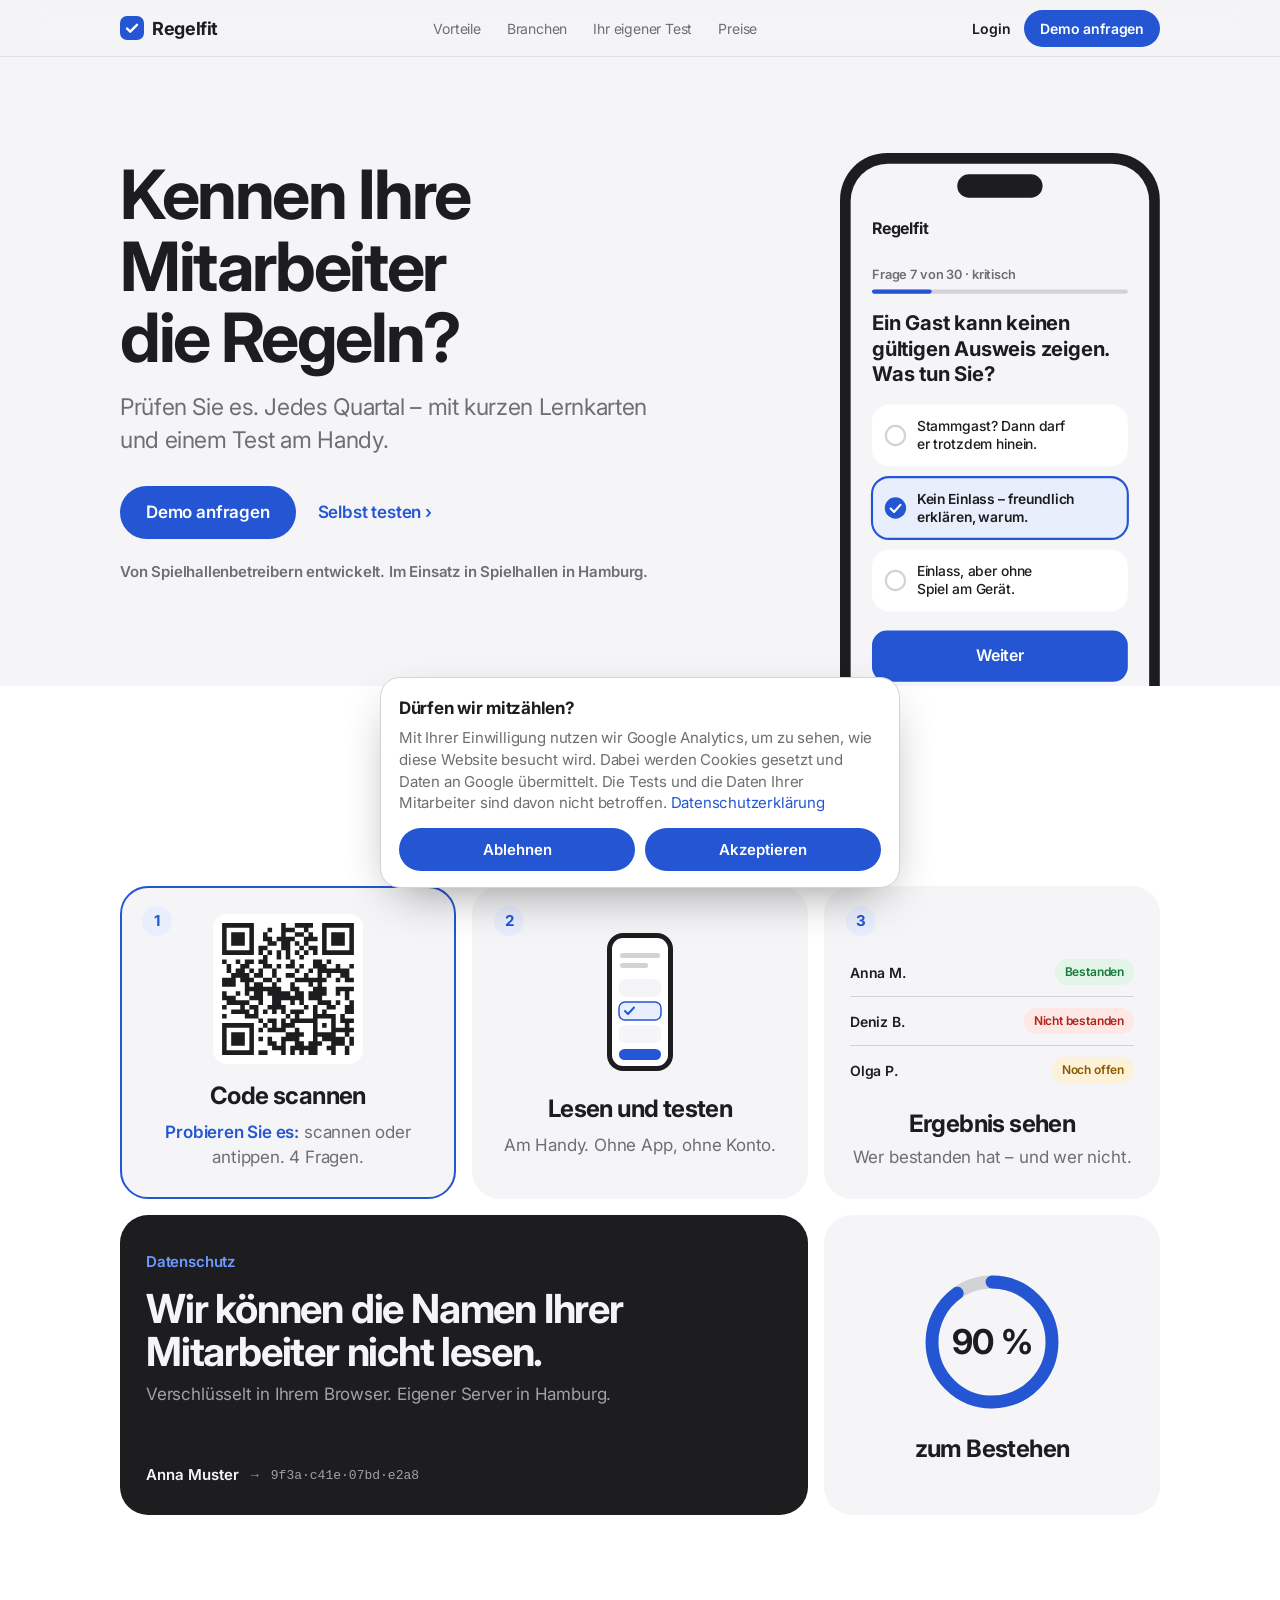
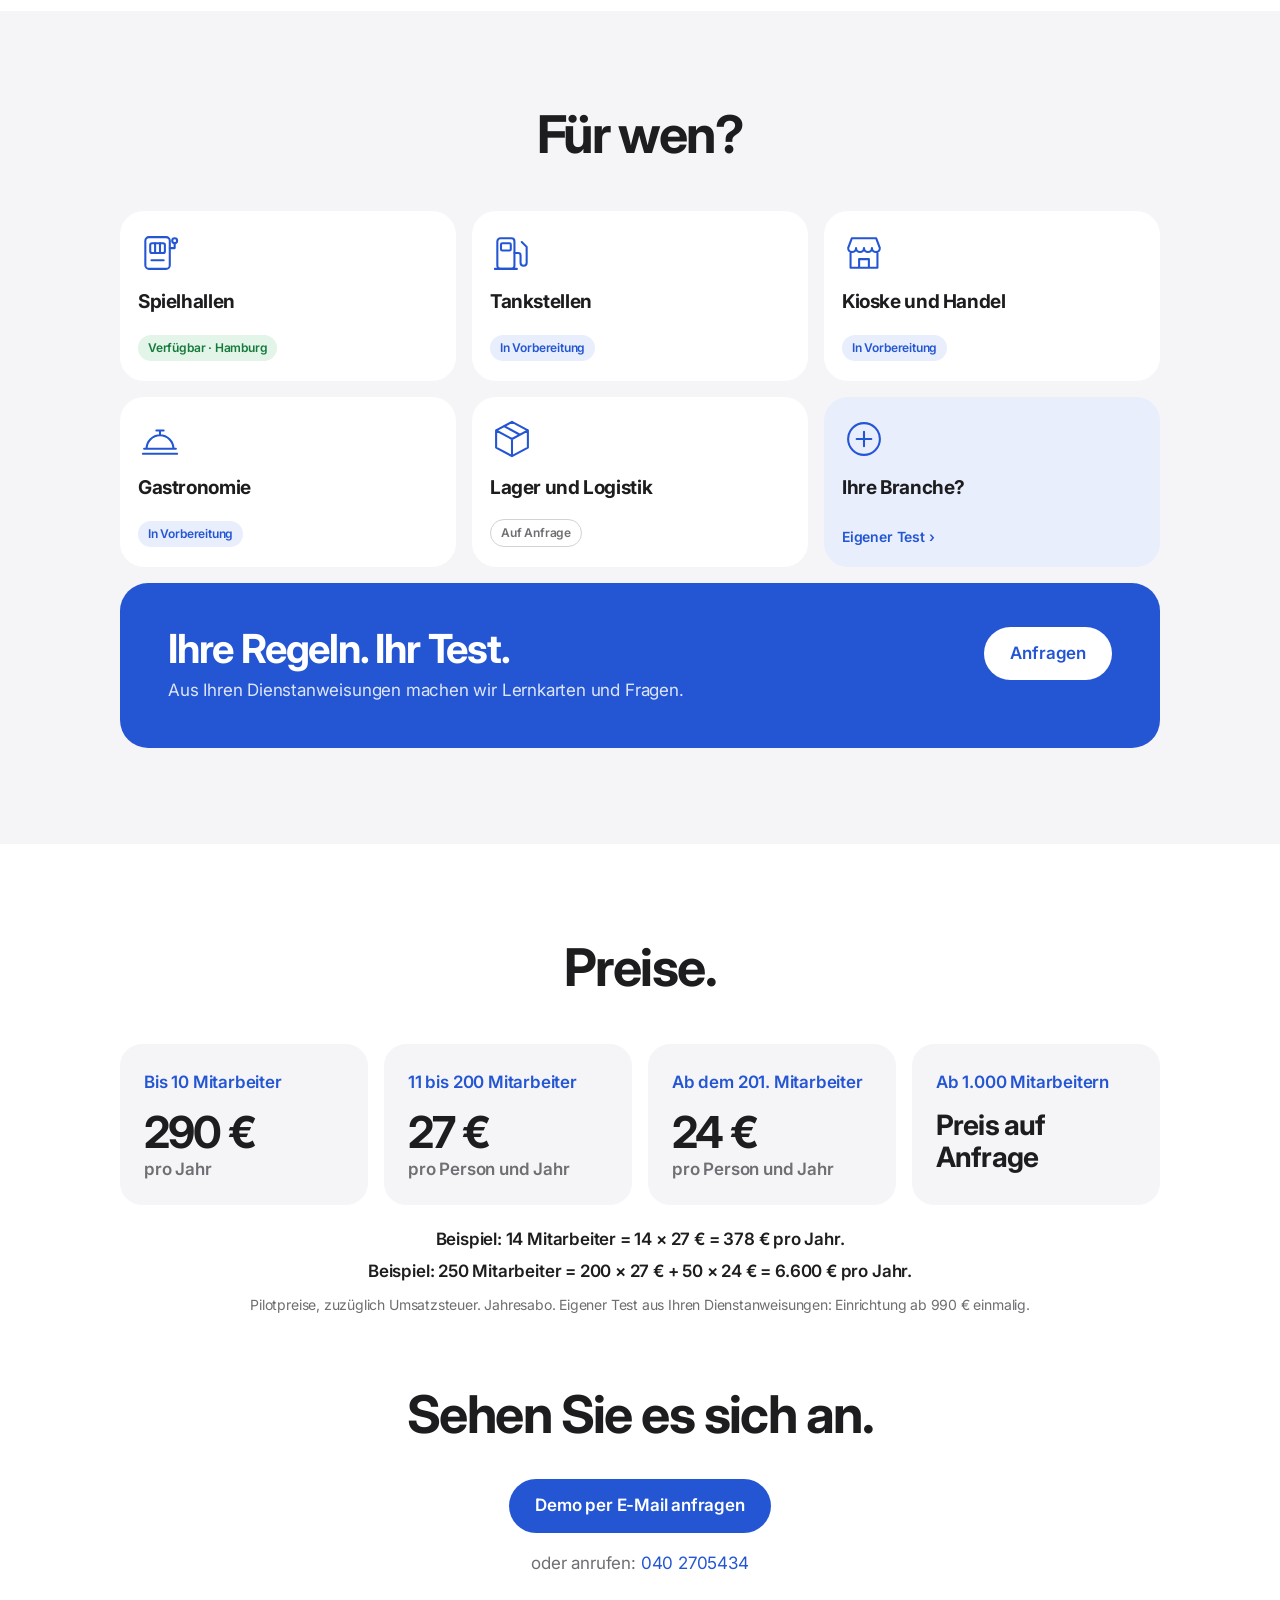
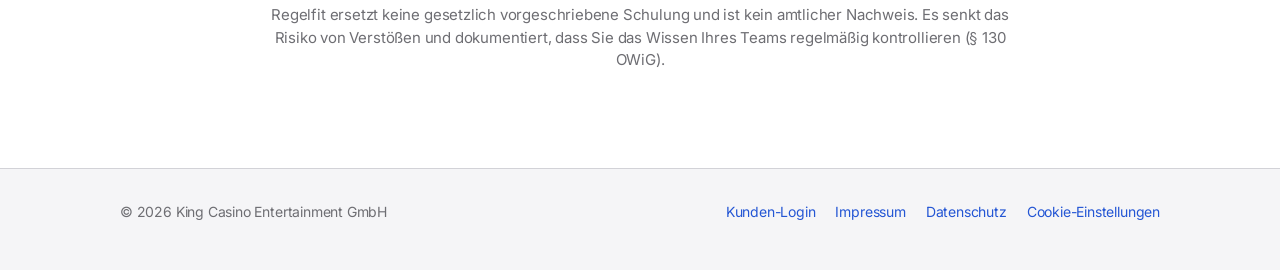
==== index.html @ e0018c45 "Add customer login link to header and footer; fix overflow on 320px screens Co-Authored-By: Claude F" ====
<!doctype html>
<html lang="de">
<head>
<meta charset="utf-8">
<meta name="viewport" content="width=device-width, initial-scale=1">
<title>Regelfit – Lesen, testen, jedes Quartal wiederholen</title>
<meta name="description" content="Regelfit macht aus Gesetz und Dienstanweisung kurze Lernkarten und einen Test fürs Handy. Jedes Quartal neu. Sie sehen, wer bestanden hat.">
<meta name="theme-color" content="#f5f5f7" media="(prefers-color-scheme: light)">
<meta name="theme-color" content="#000000" media="(prefers-color-scheme: dark)">
<link rel="icon" href="assets/favicon.svg" type="image/svg+xml">
<link rel="preload" href="assets/fonts/inter-latin-opsz-normal.woff2" as="font" type="font/woff2" crossorigin>
<link rel="stylesheet" href="assets/style.css">
</head>
<body>

<header class="top">
  <div class="wrap">
    <a class="brand" href="#top" aria-label="Regelfit – Startseite">
      <svg viewBox="0 0 24 24" aria-hidden="true"><rect class="f-accent" width="24" height="24" rx="7"/><path class="f-none s-on" d="M7 12.5l3.2 3.2L17 8.8" stroke-width="2.4" stroke-linecap="round" stroke-linejoin="round"/></svg>
      Regelfit
    </a>
    <nav class="nav" aria-label="Abschnitte">
      <a href="#vorteile">Vorteile</a>
      <a href="#branchen">Branchen</a>
      <a href="#eigener-test">Ihr eigener Test</a>
      <a href="#preise">Preise</a>
    </nav>
    <div class="top-actions">
      <a class="login" href="https://app.regelfit.de:8443/login">Login</a>
      <a class="btn small" href="#kontakt">Demo anfragen</a>
    </div>
  </div>
</header>

<main id="top">

<!-- 1. Hero -->
<section class="hero mid">
  <div class="wrap">
    <div class="copy">
      <h1>Kennen Ihre Mitarbeiter die Regeln?</h1>
      <p class="lead">Prüfen Sie es. Jedes Quartal – mit kurzen Lernkarten und einem Test am Handy.</p>
      <div class="cta"><a class="btn" href="#kontakt">Demo anfragen</a><a class="btn ghost" href="probe.html">Selbst testen ›</a></div>
      <p class="trust">Von Spielhallenbetreibern entwickelt. Im Einsatz in Spielhallen in Hamburg.</p>
    </div>
    <div class="phone">
      <svg viewBox="0 0 300 500" role="img" aria-label="Beispiel: eine Testfrage auf dem Handy">
        <rect class="f-text" x="0" y="0" width="300" height="560" rx="44"/>
        <rect class="f-bg" x="10" y="10" width="280" height="540" rx="35"/>
        <rect class="f-text" x="110" y="20" width="80" height="22" rx="11"/>
        <text class="f-text" x="30" y="76" font-size="15" font-weight="700">Regelfit</text>
        <text class="f-muted" x="30" y="118" font-size="12" font-weight="600">Frage 7 von 30 · kritisch</text>
        <rect class="f-line" x="30" y="128" width="240" height="4" rx="2"/>
        <rect class="f-accent" x="30" y="128" width="56" height="4" rx="2"/>
        <text class="f-text" font-size="19" font-weight="700" letter-spacing="-0.4">
          <tspan x="30" y="166">Ein Gast kann keinen</tspan>
          <tspan x="30" y="190">gültigen Ausweis zeigen.</tspan>
          <tspan x="30" y="214">Was tun Sie?</tspan>
        </text>
        <rect class="f-card" x="30" y="236" width="240" height="58" rx="16"/>
        <circle class="f-none s-line" cx="52" cy="265" r="9" stroke-width="2"/>
        <text class="f-text" font-size="13" font-weight="500"><tspan x="72" y="261">Stammgast? Dann darf</tspan><tspan x="72" y="278">er trotzdem hinein.</tspan></text>
        <rect class="f-soft s-accent" x="30" y="304" width="240" height="58" rx="16" stroke-width="2"/>
        <circle class="f-accent" cx="52" cy="333" r="10"/>
        <path class="f-none s-on" d="M47.5 333.5l3.2 3.2 6-6.6" stroke-width="2" stroke-linecap="round" stroke-linejoin="round"/>
        <text class="f-text" font-size="13" font-weight="600"><tspan x="72" y="329">Kein Einlass – freundlich</tspan><tspan x="72" y="346">erklären, warum.</tspan></text>
        <rect class="f-card" x="30" y="372" width="240" height="58" rx="16"/>
        <circle class="f-none s-line" cx="52" cy="401" r="9" stroke-width="2"/>
        <text class="f-text" font-size="13" font-weight="500"><tspan x="72" y="397">Einlass, aber ohne</tspan><tspan x="72" y="414">Spiel am Gerät.</tspan></text>
        <rect class="f-accent" x="30" y="448" width="240" height="48" rx="14"/>
        <text class="f-on" x="150" y="477" font-size="15" font-weight="600" text-anchor="middle">Weiter</text>
      </svg>
    </div>
  </div>
</section>

<!-- 2. How it works (three pictures) + two facts -->
<section id="vorteile" class="band">
  <div class="wrap">
    <div class="head center"><h2>So einfach.</h2></div>
    <div class="bento">
      <a class="tile s2 ctr try" href="probe.html">
        <span class="num">1</span>
        <svg class="pic qr" viewBox="-2 -2 33 33" role="img" aria-label="QR-Code zum Probetest"><rect x="-2" y="-2" width="33" height="33" rx="2.5" fill="#fff"/><path fill="#1d1d1f" d="M0 0h1v1h-1zM1 0h1v1h-1zM2 0h1v1h-1zM3 0h1v1h-1zM4 0h1v1h-1zM5 0h1v1h-1zM6 0h1v1h-1zM13 0h1v1h-1zM16 0h1v1h-1zM17 0h1v1h-1zM18 0h1v1h-1zM19 0h1v1h-1zM22 0h1v1h-1zM23 0h1v1h-1zM24 0h1v1h-1zM25 0h1v1h-1zM26 0h1v1h-1zM27 0h1v1h-1zM28 0h1v1h-1zM0 1h1v1h-1zM6 1h1v1h-1zM10 1h1v1h-1zM13 1h1v1h-1zM14 1h1v1h-1zM15 1h1v1h-1zM18 1h1v1h-1zM22 1h1v1h-1zM28 1h1v1h-1zM0 2h1v1h-1zM2 2h1v1h-1zM3 2h1v1h-1zM4 2h1v1h-1zM6 2h1v1h-1zM9 2h1v1h-1zM13 2h1v1h-1zM16 2h1v1h-1zM17 2h1v1h-1zM19 2h1v1h-1zM22 2h1v1h-1zM24 2h1v1h-1zM25 2h1v1h-1zM26 2h1v1h-1zM28 2h1v1h-1zM0 3h1v1h-1zM2 3h1v1h-1zM3 3h1v1h-1zM4 3h1v1h-1zM6 3h1v1h-1zM9 3h1v1h-1zM10 3h1v1h-1zM12 3h1v1h-1zM13 3h1v1h-1zM14 3h1v1h-1zM15 3h1v1h-1zM18 3h1v1h-1zM19 3h1v1h-1zM20 3h1v1h-1zM22 3h1v1h-1zM24 3h1v1h-1zM25 3h1v1h-1zM26 3h1v1h-1zM28 3h1v1h-1zM0 4h1v1h-1zM2 4h1v1h-1zM3 4h1v1h-1zM4 4h1v1h-1zM6 4h1v1h-1zM10 4h1v1h-1zM11 4h1v1h-1zM13 4h1v1h-1zM14 4h1v1h-1zM16 4h1v1h-1zM18 4h1v1h-1zM22 4h1v1h-1zM24 4h1v1h-1zM25 4h1v1h-1zM26 4h1v1h-1zM28 4h1v1h-1zM0 5h1v1h-1zM6 5h1v1h-1zM8 5h1v1h-1zM9 5h1v1h-1zM13 5h1v1h-1zM14 5h1v1h-1zM17 5h1v1h-1zM19 5h1v1h-1zM20 5h1v1h-1zM22 5h1v1h-1zM28 5h1v1h-1zM0 6h1v1h-1zM1 6h1v1h-1zM2 6h1v1h-1zM3 6h1v1h-1zM4 6h1v1h-1zM5 6h1v1h-1zM6 6h1v1h-1zM8 6h1v1h-1zM10 6h1v1h-1zM12 6h1v1h-1zM14 6h1v1h-1zM16 6h1v1h-1zM18 6h1v1h-1zM20 6h1v1h-1zM22 6h1v1h-1zM23 6h1v1h-1zM24 6h1v1h-1zM25 6h1v1h-1zM26 6h1v1h-1zM27 6h1v1h-1zM28 6h1v1h-1zM9 7h1v1h-1zM12 7h1v1h-1zM14 7h1v1h-1zM17 7h1v1h-1zM0 8h1v1h-1zM3 8h1v1h-1zM5 8h1v1h-1zM6 8h1v1h-1zM8 8h1v1h-1zM9 8h1v1h-1zM15 8h1v1h-1zM20 8h1v1h-1zM21 8h1v1h-1zM23 8h1v1h-1zM1 9h1v1h-1zM4 9h1v1h-1zM5 9h1v1h-1zM9 9h1v1h-1zM10 9h1v1h-1zM12 9h1v1h-1zM14 9h1v1h-1zM15 9h1v1h-1zM17 9h1v1h-1zM20 9h1v1h-1zM21 9h1v1h-1zM22 9h1v1h-1zM25 9h1v1h-1zM28 9h1v1h-1zM1 10h1v1h-1zM3 10h1v1h-1zM4 10h1v1h-1zM6 10h1v1h-1zM8 10h1v1h-1zM11 10h1v1h-1zM16 10h1v1h-1zM19 10h1v1h-1zM21 10h1v1h-1zM22 10h1v1h-1zM23 10h1v1h-1zM24 10h1v1h-1zM25 10h1v1h-1zM26 10h1v1h-1zM27 10h1v1h-1zM2 11h1v1h-1zM3 11h1v1h-1zM4 11h1v1h-1zM5 11h1v1h-1zM7 11h1v1h-1zM8 11h1v1h-1zM11 11h1v1h-1zM14 11h1v1h-1zM15 11h1v1h-1zM18 11h1v1h-1zM21 11h1v1h-1zM23 11h1v1h-1zM26 11h1v1h-1zM27 11h1v1h-1zM0 12h1v1h-1zM1 12h1v1h-1zM2 12h1v1h-1zM4 12h1v1h-1zM5 12h1v1h-1zM6 12h1v1h-1zM9 12h1v1h-1zM10 12h1v1h-1zM12 12h1v1h-1zM16 12h1v1h-1zM17 12h1v1h-1zM18 12h1v1h-1zM19 12h1v1h-1zM20 12h1v1h-1zM21 12h1v1h-1zM22 12h1v1h-1zM25 12h1v1h-1zM27 12h1v1h-1zM28 12h1v1h-1zM0 13h1v1h-1zM1 13h1v1h-1zM2 13h1v1h-1zM5 13h1v1h-1zM7 13h1v1h-1zM8 13h1v1h-1zM11 13h1v1h-1zM15 13h1v1h-1zM19 13h1v1h-1zM21 13h1v1h-1zM5 14h1v1h-1zM6 14h1v1h-1zM7 14h1v1h-1zM8 14h1v1h-1zM9 14h1v1h-1zM10 14h1v1h-1zM11 14h1v1h-1zM12 14h1v1h-1zM15 14h1v1h-1zM16 14h1v1h-1zM20 14h1v1h-1zM21 14h1v1h-1zM22 14h1v1h-1zM25 14h1v1h-1zM26 14h1v1h-1zM27 14h1v1h-1zM28 14h1v1h-1zM0 15h1v1h-1zM3 15h1v1h-1zM5 15h1v1h-1zM7 15h1v1h-1zM8 15h1v1h-1zM10 15h1v1h-1zM11 15h1v1h-1zM12 15h1v1h-1zM13 15h1v1h-1zM14 15h1v1h-1zM16 15h1v1h-1zM17 15h1v1h-1zM19 15h1v1h-1zM20 15h1v1h-1zM21 15h1v1h-1zM22 15h1v1h-1zM25 15h1v1h-1zM27 15h1v1h-1zM0 16h1v1h-1zM1 16h1v1h-1zM2 16h1v1h-1zM6 16h1v1h-1zM7 16h1v1h-1zM8 16h1v1h-1zM11 16h1v1h-1zM12 16h1v1h-1zM13 16h1v1h-1zM14 16h1v1h-1zM15 16h1v1h-1zM16 16h1v1h-1zM17 16h1v1h-1zM19 16h1v1h-1zM20 16h1v1h-1zM21 16h1v1h-1zM27 16h1v1h-1zM1 17h1v1h-1zM2 17h1v1h-1zM3 17h1v1h-1zM4 17h1v1h-1zM5 17h1v1h-1zM8 17h1v1h-1zM11 17h1v1h-1zM12 17h1v1h-1zM15 17h1v1h-1zM17 17h1v1h-1zM21 17h1v1h-1zM22 17h1v1h-1zM23 17h1v1h-1zM25 17h1v1h-1zM28 17h1v1h-1zM0 18h1v1h-1zM4 18h1v1h-1zM6 18h1v1h-1zM7 18h1v1h-1zM10 18h1v1h-1zM11 18h1v1h-1zM12 18h1v1h-1zM13 18h1v1h-1zM18 18h1v1h-1zM20 18h1v1h-1zM23 18h1v1h-1zM24 18h1v1h-1zM27 18h1v1h-1zM28 18h1v1h-1zM2 19h1v1h-1zM3 19h1v1h-1zM4 19h1v1h-1zM5 19h1v1h-1zM7 19h1v1h-1zM9 19h1v1h-1zM11 19h1v1h-1zM13 19h1v1h-1zM15 19h1v1h-1zM16 19h1v1h-1zM17 19h1v1h-1zM20 19h1v1h-1zM22 19h1v1h-1zM27 19h1v1h-1zM28 19h1v1h-1zM0 20h1v1h-1zM5 20h1v1h-1zM6 20h1v1h-1zM7 20h1v1h-1zM14 20h1v1h-1zM16 20h1v1h-1zM20 20h1v1h-1zM21 20h1v1h-1zM22 20h1v1h-1zM23 20h1v1h-1zM24 20h1v1h-1zM26 20h1v1h-1zM8 21h1v1h-1zM10 21h1v1h-1zM11 21h1v1h-1zM13 21h1v1h-1zM15 21h1v1h-1zM16 21h1v1h-1zM17 21h1v1h-1zM18 21h1v1h-1zM19 21h1v1h-1zM20 21h1v1h-1zM24 21h1v1h-1zM26 21h1v1h-1zM27 21h1v1h-1zM28 21h1v1h-1zM0 22h1v1h-1zM1 22h1v1h-1zM2 22h1v1h-1zM3 22h1v1h-1zM4 22h1v1h-1zM5 22h1v1h-1zM6 22h1v1h-1zM9 22h1v1h-1zM11 22h1v1h-1zM13 22h1v1h-1zM14 22h1v1h-1zM15 22h1v1h-1zM20 22h1v1h-1zM22 22h1v1h-1zM24 22h1v1h-1zM27 22h1v1h-1zM0 23h1v1h-1zM6 23h1v1h-1zM8 23h1v1h-1zM10 23h1v1h-1zM11 23h1v1h-1zM12 23h1v1h-1zM13 23h1v1h-1zM16 23h1v1h-1zM20 23h1v1h-1zM24 23h1v1h-1zM25 23h1v1h-1zM26 23h1v1h-1zM27 23h1v1h-1zM28 23h1v1h-1zM0 24h1v1h-1zM2 24h1v1h-1zM3 24h1v1h-1zM4 24h1v1h-1zM6 24h1v1h-1zM14 24h1v1h-1zM15 24h1v1h-1zM16 24h1v1h-1zM17 24h1v1h-1zM20 24h1v1h-1zM21 24h1v1h-1zM22 24h1v1h-1zM23 24h1v1h-1zM24 24h1v1h-1zM27 24h1v1h-1zM0 25h1v1h-1zM2 25h1v1h-1zM3 25h1v1h-1zM4 25h1v1h-1zM6 25h1v1h-1zM8 25h1v1h-1zM10 25h1v1h-1zM13 25h1v1h-1zM14 25h1v1h-1zM15 25h1v1h-1zM16 25h1v1h-1zM20 25h1v1h-1zM22 25h1v1h-1zM23 25h1v1h-1zM24 25h1v1h-1zM25 25h1v1h-1zM26 25h1v1h-1zM28 25h1v1h-1zM0 26h1v1h-1zM2 26h1v1h-1zM3 26h1v1h-1zM4 26h1v1h-1zM6 26h1v1h-1zM10 26h1v1h-1zM11 26h1v1h-1zM13 26h1v1h-1zM16 26h1v1h-1zM17 26h1v1h-1zM19 26h1v1h-1zM20 26h1v1h-1zM21 26h1v1h-1zM24 26h1v1h-1zM25 26h1v1h-1zM26 26h1v1h-1zM28 26h1v1h-1zM0 27h1v1h-1zM6 27h1v1h-1zM11 27h1v1h-1zM12 27h1v1h-1zM13 27h1v1h-1zM15 27h1v1h-1zM16 27h1v1h-1zM17 27h1v1h-1zM18 27h1v1h-1zM19 27h1v1h-1zM20 27h1v1h-1zM23 27h1v1h-1zM24 27h1v1h-1zM27 27h1v1h-1zM0 28h1v1h-1zM1 28h1v1h-1zM2 28h1v1h-1zM3 28h1v1h-1zM4 28h1v1h-1zM5 28h1v1h-1zM6 28h1v1h-1zM8 28h1v1h-1zM9 28h1v1h-1zM13 28h1v1h-1zM15 28h1v1h-1zM17 28h1v1h-1zM19 28h1v1h-1zM20 28h1v1h-1zM24 28h1v1h-1zM27 28h1v1h-1z"/></svg>
        <h3>Code scannen</h3>
        <p><b>Probieren Sie es:</b> scannen oder antippen. 4 Fragen.</p>
      </a>
      <div class="tile s2 ctr">
        <span class="num">2</span>
        <svg class="pic" viewBox="0 0 150 150" aria-hidden="true">
          <rect class="f-text" x="42" y="6" width="66" height="138" rx="16"/>
          <rect class="f-card" x="47" y="11" width="56" height="128" rx="11"/>
          <rect class="f-line" x="55" y="26" width="40" height="5" rx="2.5"/>
          <rect class="f-line" x="55" y="36" width="28" height="5" rx="2.5"/>
          <rect class="f-bg" x="54" y="52" width="42" height="18" rx="6"/>
          <rect class="f-soft s-accent" x="54" y="75" width="42" height="18" rx="6" stroke-width="1.5"/>
          <path class="f-none s-accent" d="M60 84l3 3 6-6.5" stroke-width="2" stroke-linecap="round" stroke-linejoin="round"/>
          <rect class="f-bg" x="54" y="98" width="42" height="18" rx="6"/>
          <rect class="f-accent" x="54" y="122" width="42" height="11" rx="5.5"/>
        </svg>
        <h3>Lesen und testen</h3>
        <p>Am Handy. Ohne App, ohne Konto.</p>
      </div>
      <div class="tile s2">
        <span class="num">3</span>
        <div class="mock" aria-label="Beispiel mit erfundenen Daten">
          <div class="row"><span>Anna M.</span><span class="chip ok">Bestanden</span></div>
          <div class="row"><span>Deniz B.</span><span class="chip bad">Nicht bestanden</span></div>
          <div class="row"><span>Olga P.</span><span class="chip warn">Noch offen</span></div>
        </div>
        <h3 class="push ctrtxt">Ergebnis sehen</h3>
        <p class="ctrtxt">Wer bestanden hat – und wer nicht.</p>
      </div>
      <div class="tile dark s4">
        <p class="eyebrow">Datenschutz</p>
        <h3>Wir können die Namen Ihrer Mitarbeiter nicht lesen.</h3>
        <p>Verschlüsselt in Ihrem Browser. Eigener Server in Hamburg.</p>
        <p class="cipher push"><b>Anna Muster</b><span>→</span>9f3a·c41e·07bd·e2a8</p>
      </div>
      <div class="tile s2 ctr">
        <svg class="pic ring" viewBox="0 0 140 140" role="img" aria-label="90 Prozent">
          <circle class="f-none s-line" cx="70" cy="70" r="56" stroke-width="12"/>
          <circle class="f-none s-accent" cx="70" cy="70" r="56" stroke-width="12" stroke-linecap="round" stroke-dasharray="316.7 351.9" transform="rotate(-90 70 70)"/>
          <text class="f-text" x="70" y="81" text-anchor="middle" font-size="32" font-weight="700" letter-spacing="-1.2">90 %</text>
        </svg>
        <h3>zum Bestehen</h3>
      </div>
    </div>
  </div>
</section>

<!-- 3. Industries + custom test -->
<section id="branchen">
  <div class="wrap">
    <div class="head center"><h2>Für wen?</h2></div>
    <div class="inds">
      <div class="ind">
        <svg viewBox="0 0 36 36" aria-hidden="true"><rect x="6" y="5" width="20" height="26" rx="3"/><rect x="10" y="10" width="12" height="8" rx="1.5"/><path d="M14 10v8M18 10v8M11 24h10M26 14h4v-4"/><circle cx="30" cy="8" r="2"/></svg>
        <h3>Spielhallen</h3><span class="gap"></span>
        <span class="chip ok">Verfügbar · Hamburg</span>
      </div>
      <div class="ind">
        <svg viewBox="0 0 36 36" aria-hidden="true"><rect x="6" y="6" width="14" height="25" rx="2.5"/><rect x="9" y="10" width="8" height="6" rx="1"/><path d="M4 31h18M20 18h3a2 2 0 0 1 2 2v6a2.5 2.5 0 0 0 5 0V13l-4-4"/></svg>
        <h3>Tankstellen</h3><span class="gap"></span>
        <span class="chip">In Vorbereitung</span>
      </div>
      <div class="ind">
        <svg viewBox="0 0 36 36" aria-hidden="true"><path d="M5 14l3-8h20l3 8M5 14a3.2 3.2 0 0 0 6.5 0 3.2 3.2 0 0 0 6.5 0 3.2 3.2 0 0 0 6.5 0 3.2 3.2 0 0 0 6.5 0M7 18v12h22V18M14 30v-7h8v7"/></svg>
        <h3>Kioske und Handel</h3><span class="gap"></span>
        <span class="chip">In Vorbereitung</span>
      </div>
      <div class="ind">
        <svg viewBox="0 0 36 36" aria-hidden="true"><path d="M5 26h26M7 26a11 11 0 0 1 22 0M18 15v-3M15 11h6M4 30h28"/></svg>
        <h3>Gastronomie</h3><span class="gap"></span>
        <span class="chip">In Vorbereitung</span>
      </div>
      <div class="ind">
        <svg viewBox="0 0 36 36" aria-hidden="true"><path d="M18 4l13 7v14l-13 7-13-7V11zM5 11l13 7 13-7M18 18v14M11.5 7.5l13 7"/></svg>
        <h3>Lager und Logistik</h3><span class="gap"></span>
        <span class="chip off">Auf Anfrage</span>
      </div>
      <div class="ind cta">
        <svg viewBox="0 0 36 36" aria-hidden="true"><circle cx="18" cy="18" r="13"/><path d="M18 12v12M12 18h12"/></svg>
        <h3>Ihre Branche?</h3><span class="gap"></span>
        <a href="#eigener-test">Eigener Test ›</a>
      </div>
    </div>
    <div id="eigener-test" class="tile accent wide">
      <div>
        <h3>Ihre Regeln. Ihr Test.</h3>
        <p>Aus Ihren Dienstanweisungen machen wir Lernkarten und Fragen.</p>
      </div>
      <a class="btn" href="#kontakt">Anfragen</a>
    </div>
  </div>
</section>

<!-- 4. Prices + contact -->
<section id="preise" class="band">
  <div class="wrap">
    <div class="head center"><h2>Preise.</h2></div>
    <div class="grid g4">
      <div class="card price"><p class="who">Bis 10 Mitarbeiter</p><p class="amount">290 € <small>pro Jahr</small></p></div>
      <div class="card price"><p class="who">11 bis 200 Mitarbeiter</p><p class="amount">27 € <small>pro Person und Jahr</small></p></div>
      <div class="card price"><p class="who">Ab dem 201. Mitarbeiter</p><p class="amount">24 € <small>pro Person und Jahr</small></p></div>
      <div class="card price"><p class="who">Ab 1.000 Mitarbeitern</p><p class="amount text">Preis auf Anfrage</p></div>
    </div>
    <p class="example center">Beispiel: 14 Mitarbeiter = 14&nbsp;×&nbsp;27&nbsp;€ = 378&nbsp;€ pro Jahr.</p>
    <p class="example center" style="margin-top:6px">Beispiel: 250 Mitarbeiter = 200&nbsp;×&nbsp;27&nbsp;€ + 50&nbsp;×&nbsp;24&nbsp;€ = 6.600&nbsp;€ pro Jahr.</p>
    <p class="fine center" style="margin-top:10px">Pilotpreise, zuzüglich Umsatzsteuer. Jahresabo. Eigener Test aus Ihren Dienstanweisungen: Einrichtung ab 990&nbsp;€ einmalig.</p>
    <div id="kontakt" class="contact" style="margin-top:72px">
      <h2>Sehen Sie es sich an.</h2>
      <a class="btn" href="mailto:merkurzeit@gmail.com?subject=Demo-Anfrage%20Regelfit&amp;body=Guten%20Tag%2C%0A%0Aich%20interessiere%20mich%20f%C3%BCr%20eine%20Demo%20von%20Regelfit.%0A%0AUnternehmen%3A%20%0ABranche%3A%20%0AAnzahl%20Mitarbeiter%3A%20%0ATelefon%20f%C3%BCr%20R%C3%BCckruf%3A%20%0A%0AMit%20freundlichen%20Gr%C3%BC%C3%9Fen">Demo per E-Mail anfragen</a>
      <p class="alt">oder anrufen: <a href="tel:+49402705434">040 2705434</a></p>
      <p class="honest">Regelfit ersetzt keine gesetzlich vorgeschriebene Schulung und ist kein amtlicher Nachweis. Es senkt das Risiko von Verstößen und dokumentiert, dass Sie das Wissen Ihres Teams regelmäßig kontrollieren (§ 130 OWiG).</p>
    </div>
  </div>
</section>

</main>

<footer>
  <div class="wrap">
    <span>© 2026 King Casino Entertainment GmbH</span>
    <nav aria-label="Rechtliches"><a href="https://app.regelfit.de:8443/login">Kunden-Login</a><a href="impressum.html">Impressum</a><a href="datenschutz.html">Datenschutz</a></nav>
  </div>
</footer>

<script src="assets/consent.js"></script>
</body>
</html>
---- assets/style.css ----
/* Staff Test website. Calm, airy, one accent colour — the same look as the application.
   Font: Inter only (variable, optical sizes), served from this repository. Nothing is loaded from other sites. */
@font-face { font-family: Inter; font-weight: 100 900; font-display: swap;
  src: url(fonts/inter-latin-opsz-normal.woff2) format("woff2"); }

:root {
  --bg: #f5f5f7; --card: #ffffff; --text: #1d1d1f; --muted: #6e6e73; --line: #d2d2d7;
  --accent: #2456d4; --accent-soft: #e8eefc; --on-accent: #ffffff;
  --ok: #157a3b; --ok-soft: #e3f4e8; --bad: #b42318; --bad-soft: #fde8e6; --warn: #8a5a00; --warn-soft: #fdf1d8;
  --radius: 22px;
}
@media (prefers-color-scheme: dark) {
  :root { --bg: #000000; --card: #1c1c1e; --text: #f5f5f7; --muted: #a1a1a6; --line: #38383a;
    --accent: #6e9bff; --accent-soft: #1d2a4d; --on-accent: #06102b;
    --ok: #4cc777; --ok-soft: #13301d; --bad: #ff6b5e; --bad-soft: #3a1714; --warn: #f0b84a; --warn-soft: #3a2b0c; }
}

* { box-sizing: border-box; }
html { -webkit-text-size-adjust: 100%; scroll-behavior: smooth; scroll-padding-top: 72px; }
@media (prefers-reduced-motion: reduce) { html { scroll-behavior: auto; } }
body { margin: 0; background: var(--bg); color: var(--text); font-family: Inter, Arial, sans-serif;
  font-size: 17px; line-height: 1.5; letter-spacing: -0.011em; font-optical-sizing: auto;
  -webkit-font-smoothing: antialiased; overflow-wrap: break-word; }
a { color: var(--accent); text-decoration: none; }
a:hover { text-decoration: underline; }
img, svg { max-width: 100%; height: auto; display: block; }
:focus-visible { outline: 3px solid var(--accent); outline-offset: 3px; border-radius: 6px; }

.wrap { max-width: 1080px; margin: 0 auto; padding: 0 20px; }
.narrow { max-width: 720px; }

/* Header */
.top { position: sticky; top: 0; z-index: 5; background: color-mix(in srgb, var(--bg) 82%, transparent);
  backdrop-filter: saturate(180%) blur(20px); -webkit-backdrop-filter: saturate(180%) blur(20px);
  border-bottom: 1px solid color-mix(in srgb, var(--line) 60%, transparent); }
.top .wrap { display: flex; align-items: center; justify-content: space-between; gap: 16px; height: 56px; }
.brand { font-weight: 700; font-size: 18px; letter-spacing: -0.02em; color: var(--text); display: flex; align-items: center; gap: 8px; }
.brand:hover { text-decoration: none; }
.brand svg { width: 24px; height: 24px; }
.nav { display: none; gap: 26px; font-size: 14px; }
.nav a { color: var(--muted); }
.nav a:hover { color: var(--text); text-decoration: none; }
@media (min-width: 860px) { .nav { display: flex; } }

/* Buttons */
.btn { display: inline-block; background: var(--accent); color: var(--on-accent); font-weight: 600; font-size: 17px;
  padding: 14px 26px; border-radius: 999px; text-align: center; }
.btn:hover { text-decoration: none; filter: brightness(1.08); }
.btn.small { font-size: 14px; padding: 8px 16px; }
.btn.ghost { background: transparent; color: var(--accent); padding-left: 8px; padding-right: 8px; }
.btn.ghost:hover { text-decoration: underline; filter: none; }

/* Typography */
h1, h2, h3 { margin: 0; font-weight: 700; text-wrap: balance; }
h1 { font-size: clamp(36px, 9vw, 62px); line-height: 1.05; letter-spacing: -0.035em; }
h2 { font-size: clamp(30px, 6.4vw, 52px); line-height: 1.08; letter-spacing: -0.03em; }
h3 { font-size: 21px; line-height: 1.2; letter-spacing: -0.02em; }
p { margin: 0; }
.eyebrow { color: var(--accent); font-weight: 600; font-size: 15px; margin-bottom: 14px; }
.lead { font-size: clamp(19px, 2.6vw, 23px); line-height: 1.4; color: var(--muted); letter-spacing: -0.016em; margin-top: 18px; text-wrap: pretty; }
.muted { color: var(--muted); }
.fine { font-size: 14px; color: var(--muted); }

/* Sections */
section { padding: 72px 0; }
@media (min-width: 860px) { section { padding: 120px 0; } }
.head { max-width: 760px; margin-bottom: 40px; }
@media (min-width: 860px) { .head { margin-bottom: 64px; } }
.center { text-align: center; margin-left: auto; margin-right: auto; }
.band { background: var(--card); }

/* Hero */
.hero { padding-top: 56px; padding-bottom: 0; overflow: hidden; }
.hero .cta { display: flex; flex-wrap: wrap; align-items: center; gap: 8px 14px; margin-top: 30px; }
.hero .phone { margin: 48px auto 0; width: 100%; max-width: 300px; }
.hero .phone svg { width: 100%; }
@media (min-width: 860px) {
  .hero { padding-top: 96px; }
  .hero .wrap { display: grid; grid-template-columns: 1.4fr 0.6fr; gap: 48px; align-items: end; }
  .hero .copy { padding-bottom: 110px; }
  .hero .phone { margin: 0 auto; max-width: 340px; }
}

/* Cards and grids */
.grid { display: grid; gap: 16px; }
@media (min-width: 720px) { .g2 { grid-template-columns: 1fr 1fr; } .g3 { grid-template-columns: repeat(3, 1fr); } }
@media (min-width: 720px) and (max-width: 979px) { .g4 { grid-template-columns: 1fr 1fr; } }
@media (min-width: 980px) { .g4 { grid-template-columns: repeat(4, 1fr); } }
.card { background: var(--card); border-radius: var(--radius); padding: 26px 24px; }
.band .card { background: var(--bg); }
.card h3 + p { margin-top: 8px; color: var(--muted); }
.card .art { margin: -4px 0 20px; width: 84px; height: 84px; }
.step { color: var(--accent); font-weight: 700; font-size: 14px; margin-bottom: 6px; }
.big { font-size: 52px; font-weight: 700; letter-spacing: -0.04em; line-height: 1; margin-bottom: 12px; color: var(--accent); }

/* Split: text + picture */
.split { display: grid; gap: 40px; align-items: center; }
@media (min-width: 860px) { .split { grid-template-columns: 1fr 1fr; gap: 72px; } .split.flip > :first-child { order: 2; } }
.ticks { list-style: none; padding: 0; margin: 26px 0 0; }
.ticks li { position: relative; padding: 0 0 0 34px; margin: 0 0 14px; }
.ticks li::before { content: ""; position: absolute; left: 0; top: 3px; width: 22px; height: 22px; border-radius: 50%;
  background: var(--accent-soft) url("data:image/svg+xml,%3Csvg xmlns='http://www.w3.org/2000/svg' viewBox='0 0 22 22'%3E%3Cpath d='M6.5 11.5l3 3 6-6.5' fill='none' stroke='%232456d4' stroke-width='2' stroke-linecap='round' stroke-linejoin='round'/%3E%3C/svg%3E") center/22px no-repeat; }
@media (prefers-color-scheme: dark) { .ticks li::before { background-image: url("data:image/svg+xml,%3Csvg xmlns='http://www.w3.org/2000/svg' viewBox='0 0 22 22'%3E%3Cpath d='M6.5 11.5l3 3 6-6.5' fill='none' stroke='%236e9bff' stroke-width='2' stroke-linecap='round' stroke-linejoin='round'/%3E%3C/svg%3E"); } }
.ticks b { font-weight: 600; }

/* Mock of the employer's cabinet (drawn with HTML, invented data) */
.mock { background: var(--card); border-radius: var(--radius); padding: 18px; box-shadow: 0 24px 60px -30px rgba(0,0,0,.35); font-size: 14px; }
.band .mock { background: var(--bg); box-shadow: none; }
.mock .bar { display: flex; justify-content: space-between; align-items: center; font-weight: 700; margin-bottom: 12px; }
.mock .search { border: 1px solid var(--line); border-radius: 10px; padding: 8px 12px; color: var(--muted); margin-bottom: 10px; }
.mock .chips { display: flex; gap: 6px; flex-wrap: wrap; margin-bottom: 12px; }
.chip { font-size: 12px; font-weight: 600; padding: 4px 10px; border-radius: 999px; background: var(--accent-soft); color: var(--accent); white-space: nowrap; }
.chip.ok { background: var(--ok-soft); color: var(--ok); }
.chip.bad { background: var(--bad-soft); color: var(--bad); }
.chip.warn { background: var(--warn-soft); color: var(--warn); }
.chip.off { background: transparent; border: 1px solid var(--line); color: var(--muted); }
.mock .row { display: flex; justify-content: space-between; align-items: center; gap: 10px; padding: 11px 0; border-top: 1px solid var(--line); }
.mock .row span:first-child { font-weight: 600; }
.mock .row small { display: block; font-weight: 400; color: var(--muted); font-size: 12px; }

/* Privacy */
.diagram { background: var(--card); border-radius: var(--radius); padding: 24px 16px; margin-bottom: 16px; }
.band .diagram { background: var(--bg); }

/* Limits */
.limits { border-radius: var(--radius); background: var(--card); padding: 30px 24px; }
@media (min-width: 860px) { .limits { padding: 48px; } }
.limits ul { margin: 18px 0 0; padding-left: 20px; }
.limits li { margin-bottom: 10px; }

/* Prices */
.price { display: flex; flex-direction: column; }
.price .amount { font-size: 44px; font-weight: 700; letter-spacing: -0.04em; line-height: 1.05; margin: 14px 0 4px; }
.price .amount small { font-size: 17px; font-weight: 600; letter-spacing: -0.01em; color: var(--muted); }
.price .who { font-weight: 600; color: var(--accent); }

/* FAQ */
details { border-top: 1px solid var(--line); }
details:last-of-type { border-bottom: 1px solid var(--line); }
summary { cursor: pointer; list-style: none; padding: 20px 36px 20px 0; font-weight: 600; font-size: 19px; letter-spacing: -0.016em; position: relative; }
summary::-webkit-details-marker { display: none; }
summary::after { content: "+"; position: absolute; right: 4px; top: 14px; font-size: 28px; font-weight: 400; color: var(--muted); transition: transform .2s; }
details[open] summary::after { transform: rotate(45deg); }
details p { padding: 0 0 22px; color: var(--muted); max-width: 640px; }

/* Contact */
.contact { text-align: center; }
.contact .btn { margin-top: 30px; }
.contact .alt { margin-top: 18px; color: var(--muted); }

/* Footer */
footer { padding: 32px 0 48px; font-size: 14px; color: var(--muted); border-top: 1px solid var(--line); }
footer .wrap { display: flex; flex-wrap: wrap; gap: 8px 24px; justify-content: space-between; }
footer nav { display: flex; gap: 20px; }

/* Legal pages */
.legal { padding: 40px 0 72px; }
.legal h1 { font-size: clamp(34px, 7vw, 48px); margin: 16px 0 12px; }
.legal h2 { font-size: 21px; letter-spacing: -0.02em; line-height: 1.25; margin: 34px 0 8px; }
.legal p, .legal ul { margin: 0 0 12px; }
.legal ul { padding-left: 22px; }
.legal li { margin-bottom: 8px; }
.note { background: var(--warn-soft); color: var(--warn); border-radius: 14px; padding: 12px 16px; font-size: 15px; font-weight: 500; }

/* Illustration colours (inline SVG uses these classes, so dark mode works) */
.f-bg { fill: var(--bg); } .f-card { fill: var(--card); } .f-text { fill: var(--text); } .f-muted { fill: var(--muted); }
.f-line { fill: var(--line); } .f-accent { fill: var(--accent); } .f-soft { fill: var(--accent-soft); } .f-on { fill: var(--on-accent); }
.f-ok { fill: var(--ok); } .f-oksoft { fill: var(--ok-soft); } .f-none { fill: none; }
.s-line { stroke: var(--line); } .s-accent { stroke: var(--accent); } .s-text { stroke: var(--text); } .s-muted { stroke: var(--muted); }
.s-on { stroke: var(--on-accent); } .s-ok { stroke: var(--ok); }
svg text { font-family: Inter, Arial, sans-serif; letter-spacing: -0.01em; }

/* Industries */
.card .status { margin-bottom: 14px; }
.card ul.plain { margin: 12px 0 0; padding-left: 18px; color: var(--muted); font-size: 15px; }
.card ul.plain li { margin-bottom: 5px; }
.card .for { font-size: 15px; font-weight: 600; margin-top: 6px; }

/* Privacy flow: browser -> transport -> server */
.flow { display: grid; gap: 12px; }
@media (min-width: 860px) { .flow { grid-template-columns: 1fr auto 1fr auto 1fr; align-items: stretch; } }
.flow .box { background: var(--card); border-radius: 16px; padding: 18px; }
.band .flow .box { background: var(--card); }
.flow .box .lbl { font-size: 13px; font-weight: 600; color: var(--muted); margin-bottom: 10px; }
.flow .box .val { font-weight: 600; }
.flow .box .val.code { font-family: ui-monospace, Menlo, Consolas, monospace; font-size: 14px; letter-spacing: 0; word-break: break-all; color: var(--muted); font-weight: 500; }
.flow .box .sub { font-size: 14px; color: var(--muted); margin-top: 8px; }
.flow .arrow { display: flex; align-items: center; justify-content: center; color: var(--accent); font-size: 26px; line-height: 1; transform: rotate(90deg); }
@media (min-width: 860px) { .flow .arrow { transform: none; } }

/* ---- v2: shorter page, tiles ("bento") ---- */
section { padding: 64px 0; }
@media (min-width: 860px) { section { padding: 96px 0; } .head { margin-bottom: 48px; } }
.hero { padding-bottom: 0; }

.bento { display: grid; gap: 16px; }
@media (min-width: 720px) { .bento { grid-template-columns: repeat(6, 1fr); } .s2 { grid-column: span 2; } .s3 { grid-column: span 3; } .s4 { grid-column: span 4; } .s6 { grid-column: span 6; } }
.tile { background: var(--card); border-radius: 28px; padding: 28px 26px; display: flex; flex-direction: column; min-height: 200px; }
.tile h3 { font-size: 24px; letter-spacing: -0.025em; line-height: 1.15; }
.tile p { color: var(--muted); margin-top: 8px; }
.tile .big { margin-bottom: 14px; font-size: 60px; }
.tile .push { margin-top: auto; }
.tile.dark { background: #1d1d1f; color: #f5f5f7; }
.tile.dark p { color: #a1a1a6; }
.tile.dark .eyebrow { color: #6e9bff; }
.tile.dark h3 { font-size: clamp(28px, 4.4vw, 40px); letter-spacing: -0.03em; line-height: 1.08; max-width: 520px; }
.tile.accent { background: var(--accent); color: var(--on-accent); }
.tile.accent p, .tile.accent .eyebrow { color: var(--on-accent); opacity: .85; }
.tile.accent h3 { font-size: clamp(28px, 4.4vw, 40px); letter-spacing: -0.03em; line-height: 1.08; }
.tile .mock { box-shadow: none; padding: 0; margin-top: 18px; background: transparent; }
.cipher { font-family: ui-monospace, Menlo, Consolas, monospace; font-size: 13px; letter-spacing: 0; color: #6e9bff; margin-top: 22px; display: flex; flex-wrap: wrap; gap: 8px 12px; align-items: center; }
.cipher b { font-family: Inter, Arial, sans-serif; font-weight: 600; color: #f5f5f7; font-size: 15px; }
.cipher span { color: #a1a1a6; }

/* Industries */
.inds { display: grid; gap: 12px; grid-template-columns: 1fr 1fr; }
@media (min-width: 860px) { .inds { grid-template-columns: repeat(3, 1fr); gap: 16px; } }
.ind { background: var(--card); border-radius: 24px; padding: 20px 18px; display: flex; flex-direction: column; min-height: 176px; }
.band .ind { background: var(--bg); }
.ind svg { width: 36px; height: 36px; color: var(--accent); margin-bottom: 16px; fill: none; stroke: currentColor; stroke-width: 1.7; stroke-linecap: round; stroke-linejoin: round; }
.ind h3 { font-size: 18px; }
.ind p { font-size: 14px; color: var(--muted); margin-top: 4px; line-height: 1.4; }
.ind .chip { align-self: flex-start; margin-top: auto; }
.ind p + .chip { margin-top: 14px; }
.ind .gap { flex: 1; min-height: 12px; }
.ind.cta { background: var(--accent-soft); }
.ind.cta a { font-weight: 600; font-size: 14px; margin-top: auto; }

/* Custom test */
.custom { display: grid; gap: 28px; }
@media (min-width: 860px) { .custom { grid-template-columns: 1fr 1fr; gap: 56px; align-items: center; } }
.custom ol { list-style: none; margin: 0; padding: 0; display: grid; gap: 10px; counter-reset: n; }
.custom li { counter-increment: n; background: color-mix(in srgb, var(--on-accent) 14%, transparent); border-radius: 16px; padding: 14px 16px 14px 52px; position: relative; font-weight: 500; }
.custom li::before { content: counter(n); position: absolute; left: 16px; top: 13px; width: 24px; height: 24px; border-radius: 50%; background: var(--on-accent); color: var(--accent); font-weight: 700; font-size: 14px; display: flex; align-items: center; justify-content: center; }
.tile.accent .btn { background: var(--on-accent); color: var(--accent); align-self: flex-start; margin-top: 24px; }
.honest { max-width: 760px; margin: 28px auto 0; text-align: center; font-size: 15px; color: var(--muted); }
@media (max-width: 719px) { .tile { min-height: 0; } .tile.dark .cipher { margin-top: 26px; } }

/* ---- v3: four screens, picture tiles ---- */
.hero.mid .wrap { display: block; text-align: center; }
.hero.mid .copy { padding-bottom: 0; }
.hero.mid h1 { font-size: clamp(40px, 10.5vw, 88px); }
.hero.mid .lead { max-width: 560px; margin-left: auto; margin-right: auto; }
.hero.mid .cta { justify-content: center; }
.hero.mid .phone { margin: 56px auto 0; max-width: 320px; }
.tile.ctr { align-items: center; justify-content: center; text-align: center; gap: 18px; }
.tile .pic { width: 150px; height: 150px; }
.tile .pic.qr { width: 132px; height: 132px; margin: 9px; }
.tile.dark .eyebrow { margin-bottom: 14px; }
@media (min-width: 720px) { .tile { min-height: 300px; } .tile .mock .row { padding: 15px 0; font-size: 16px; } }
.ind { min-height: 170px; align-items: flex-start; }
.ind svg { width: 44px; height: 44px; }
.ind h3 { font-size: 19px; }
.tile.accent.wide { margin-top: 16px; min-height: 0; padding: 32px 26px; gap: 22px; }
.tile.accent.wide .btn { margin-top: 0; }
@media (min-width: 720px) { .tile.accent.wide { flex-direction: row; align-items: center; justify-content: space-between; padding: 44px 48px; } }
.price .amount { margin-bottom: 0; }
p.center { text-align: center; }
.contact h2 { margin-bottom: 6px; }
.band .tile:not(.dark):not(.accent) { background: var(--bg); }

/* ---- v4: benefit headline, trust line, three-picture scheme, sample test ---- */
.hero.mid h1 { font-size: clamp(38px, 9.6vw, 80px); max-width: 900px; margin-left: auto; margin-right: auto; }
.trust { margin-top: 22px; font-size: 15px; font-weight: 600; color: var(--muted); }
.tile { position: relative; color: inherit; }
a.tile:hover { text-decoration: none; }
.tile .num { position: absolute; left: 22px; top: 20px; width: 30px; height: 30px; border-radius: 50%; background: var(--accent-soft); color: var(--accent); font-weight: 700; font-size: 15px; display: flex; align-items: center; justify-content: center; }
.tile.ctr p, .ctrtxt { text-align: center; }
.tile.ctr p { margin-top: -8px; }
.tile.ctr p b { color: var(--accent); font-weight: 600; }
.tile .pic.qr { width: 150px; height: 150px; margin: 0; border-radius: 14px; }
.tile.try { outline: 2px solid var(--accent); outline-offset: -2px; }
.tile.try:hover .qr { transform: scale(1.03); }
.tile .mock .row:first-child { border-top: 0; }
.tile.s2 .mock { margin-top: 34px; }
@media (min-width: 720px) { .tile.s2 .mock .row { font-size: 14px; padding: 11px 0; } }

.quiz { padding: 40px 0 80px; min-height: 70vh; }
.quiz .wrap { max-width: 640px; }
.quiz h1 { font-size: clamp(30px, 7vw, 44px); margin: 8px 0 0; }
.quiz .btn { margin-top: 28px; border: 0; cursor: pointer; font-family: inherit; }
.quiz .cta { display: flex; flex-wrap: wrap; gap: 8px 14px; align-items: center; }
.qmeta { color: var(--muted); font-size: 14px; font-weight: 600; }
.qbar { height: 4px; border-radius: 2px; background: var(--line); margin: 10px 0 22px; overflow: hidden; }
.qbar span { display: block; height: 100%; background: var(--accent); }
.quiz h1.qtext { font-size: 26px; letter-spacing: -0.022em; line-height: 1.2; outline: none; }
.opts { display: grid; gap: 10px; margin-top: 22px; }
.opt { font: inherit; font-weight: 500; text-align: left; color: var(--text); background: var(--card); border: 2px solid transparent; border-radius: 16px; padding: 16px 18px; cursor: pointer; }
.opt:hover:not(:disabled) { border-color: var(--accent); }
.opt:disabled { cursor: default; opacity: .75; }
.opt.right { background: var(--ok-soft); color: var(--ok); border-color: var(--ok); font-weight: 600; opacity: 1; }
.opt.wrong { background: var(--bad-soft); color: var(--bad); border-color: var(--bad); opacity: 1; }
.fb { border-radius: 16px; padding: 16px 18px; margin-top: 16px; background: var(--card); }
.fb.good b { color: var(--ok); } .fb.bad b { color: var(--bad); }
.fb p { margin-top: 6px; }
.fb .src { font-size: 14px; color: var(--muted); }

/* Hero on desktop: text left, phone right (owner's decision 12.11.2026). Phones keep the centred layout. */
@media (min-width: 860px) {
  .hero.mid .wrap { display: grid; grid-template-columns: 1.35fr 0.65fr; gap: 56px; align-items: end; text-align: left; }
  .hero.mid .copy { padding-bottom: 96px; align-self: center; }
  .hero.mid h1 { font-size: clamp(48px, 5.4vw, 68px); margin-left: 0; margin-right: 0; }
  .hero.mid .lead { margin-left: 0; margin-right: 0; }
  .hero.mid .cta { justify-content: flex-start; }
  .hero.mid .phone { margin: 0 auto; max-width: 340px; }
}

/* Prices: four cards, example line */
.price .amount small { display: block; margin-top: 6px; }
.price .amount.text { font-size: 28px; letter-spacing: -0.03em; line-height: 1.15; }
.example { margin-top: 22px; font-weight: 600; }
.example { text-wrap: balance; }

/* Consent banner (Google Analytics only after consent) */
.consent { position: fixed; left: 12px; right: 12px; bottom: 12px; z-index: 20; max-width: 460px; margin-left: auto; background: var(--card); color: var(--text);
  border: 1px solid var(--line); border-radius: 20px; padding: 18px 18px 16px; box-shadow: 0 18px 50px -18px rgba(0,0,0,.45); font-size: 15px; line-height: 1.45; }
.consent b { font-size: 17px; letter-spacing: -0.015em; }
.consent p { margin-top: 6px; color: var(--muted); }
.consent-row { display: grid; grid-template-columns: 1fr 1fr; gap: 10px; margin-top: 14px; }
.consent .btn { border: 0; cursor: pointer; font-family: inherit; font-size: 15px; padding: 12px 10px; margin: 0; }
footer nav { flex-wrap: wrap; }
/* Consent banner centred (owner's preference, 13.11.2026) */
.consent { margin-left: auto; margin-right: auto; max-width: 520px; }

/* Header: customer login link next to the demo button */
.top-actions { display: flex; align-items: center; gap: 14px; }
.top .login { font-size: 14px; font-weight: 600; color: var(--text); white-space: nowrap; }
.top .login:hover { color: var(--accent); text-decoration: none; }
@media (max-width: 370px) { .top .wrap { gap: 8px; padding: 0 12px; } .top-actions { gap: 10px; } .top .btn.small { padding: 7px 11px; font-size: 13px; } .top .login { font-size: 13px; } .brand { font-size: 16px; gap: 6px; } }
/* Very narrow phones: industry tiles in one column */
.ind { min-width: 0; }
@media (max-width: 350px) { .inds { grid-template-columns: 1fr; } }
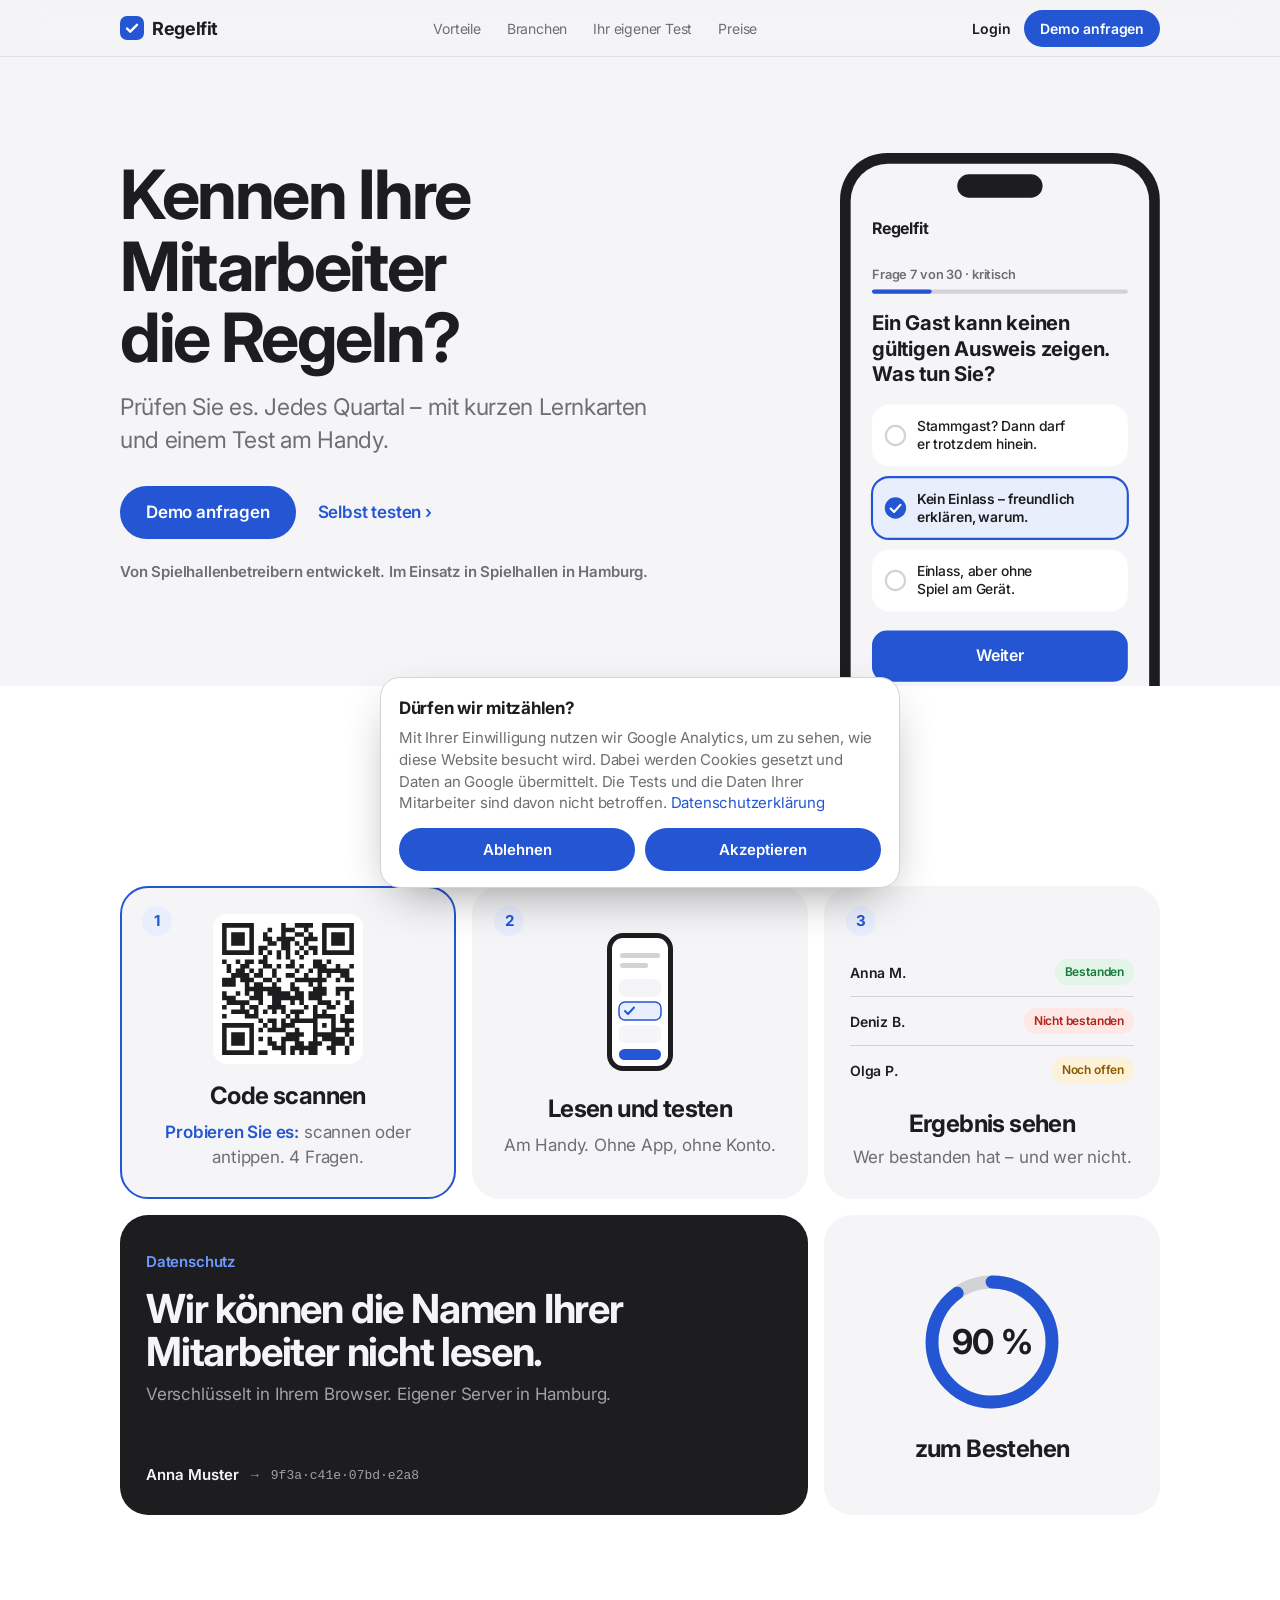
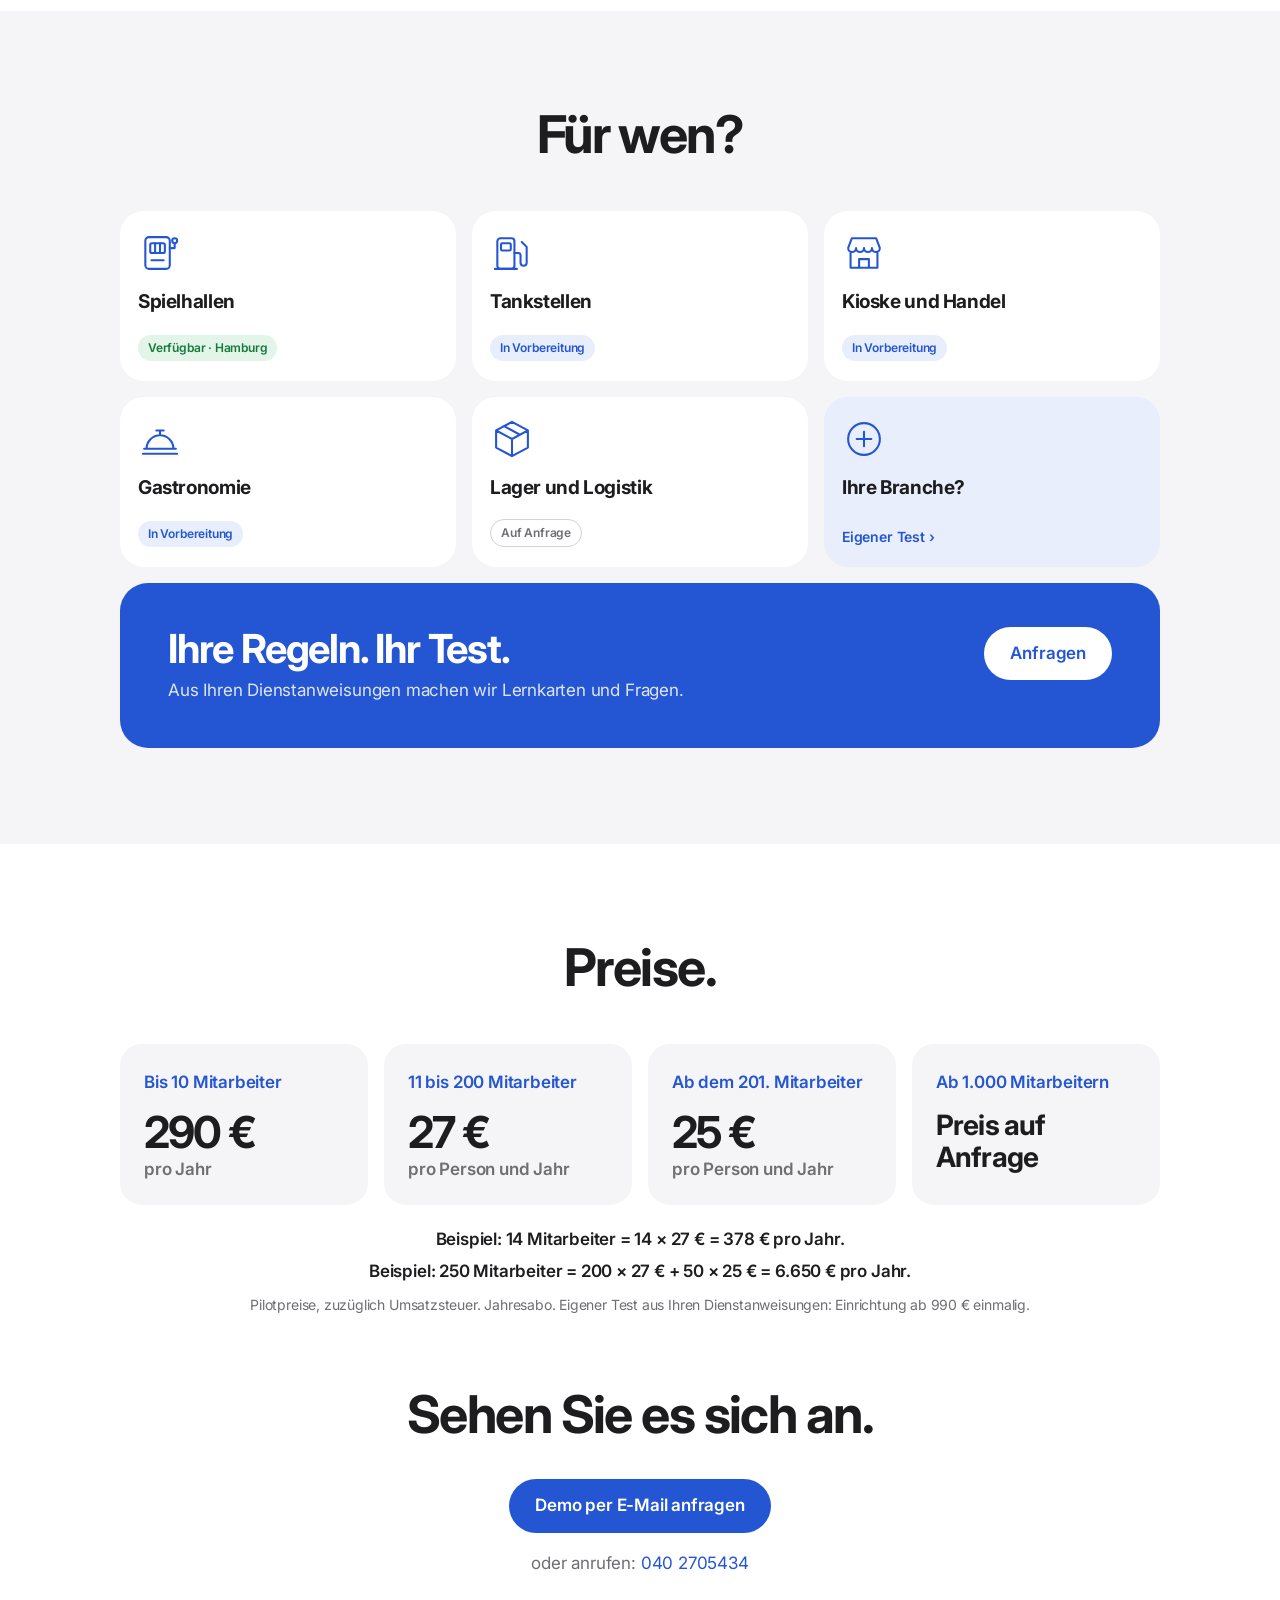
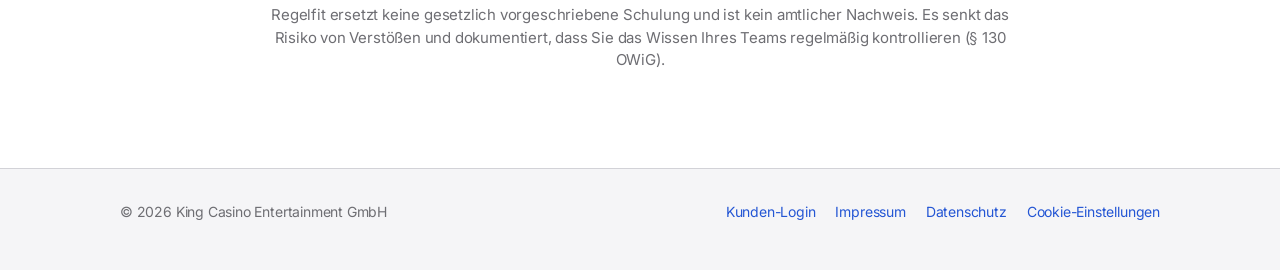
==== commit 24b82493: "Prices: 25 EUR per person from the 201st employee Co-Authored-By: Claude Fable 5.2 <noreply@anthropi" ====
--- a/index.html
+++ b/index.html
@@ -182,11 +182,11 @@
     <div class="grid g4">
       <div class="card price"><p class="who">Bis 10 Mitarbeiter</p><p class="amount">290 € <small>pro Jahr</small></p></div>
       <div class="card price"><p class="who">11 bis 200 Mitarbeiter</p><p class="amount">27 € <small>pro Person und Jahr</small></p></div>
-      <div class="card price"><p class="who">Ab dem 201. Mitarbeiter</p><p class="amount">24 € <small>pro Person und Jahr</small></p></div>
+      <div class="card price"><p class="who">Ab dem 201. Mitarbeiter</p><p class="amount">25 € <small>pro Person und Jahr</small></p></div>
       <div class="card price"><p class="who">Ab 1.000 Mitarbeitern</p><p class="amount text">Preis auf Anfrage</p></div>
     </div>
     <p class="example center">Beispiel: 14 Mitarbeiter = 14&nbsp;×&nbsp;27&nbsp;€ = 378&nbsp;€ pro Jahr.</p>
-    <p class="example center" style="margin-top:6px">Beispiel: 250 Mitarbeiter = 200&nbsp;×&nbsp;27&nbsp;€ + 50&nbsp;×&nbsp;24&nbsp;€ = 6.600&nbsp;€ pro Jahr.</p>
+    <p class="example center" style="margin-top:6px">Beispiel: 250 Mitarbeiter = 200&nbsp;×&nbsp;27&nbsp;€ + 50&nbsp;×&nbsp;25&nbsp;€ = 6.650&nbsp;€ pro Jahr.</p>
     <p class="fine center" style="margin-top:10px">Pilotpreise, zuzüglich Umsatzsteuer. Jahresabo. Eigener Test aus Ihren Dienstanweisungen: Einrichtung ab 990&nbsp;€ einmalig.</p>
     <div id="kontakt" class="contact" style="margin-top:72px">
       <h2>Sehen Sie es sich an.</h2>
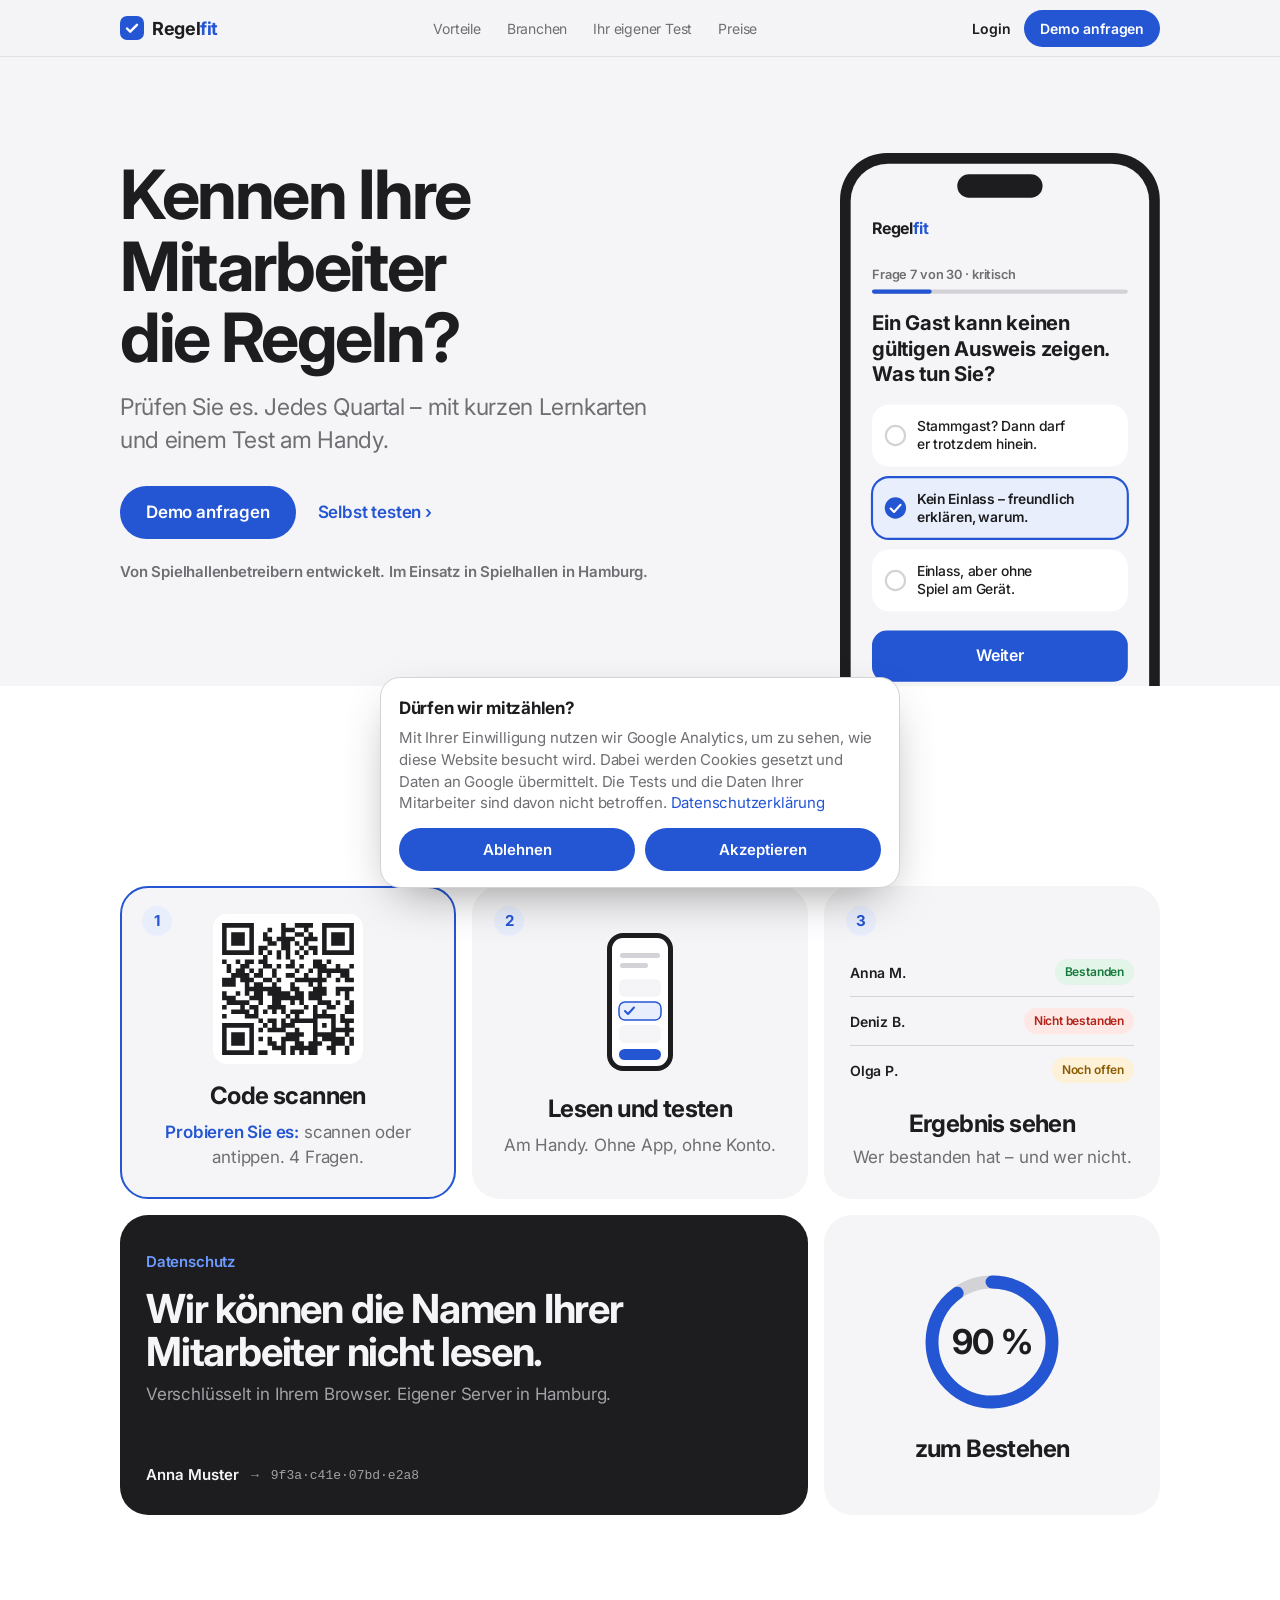
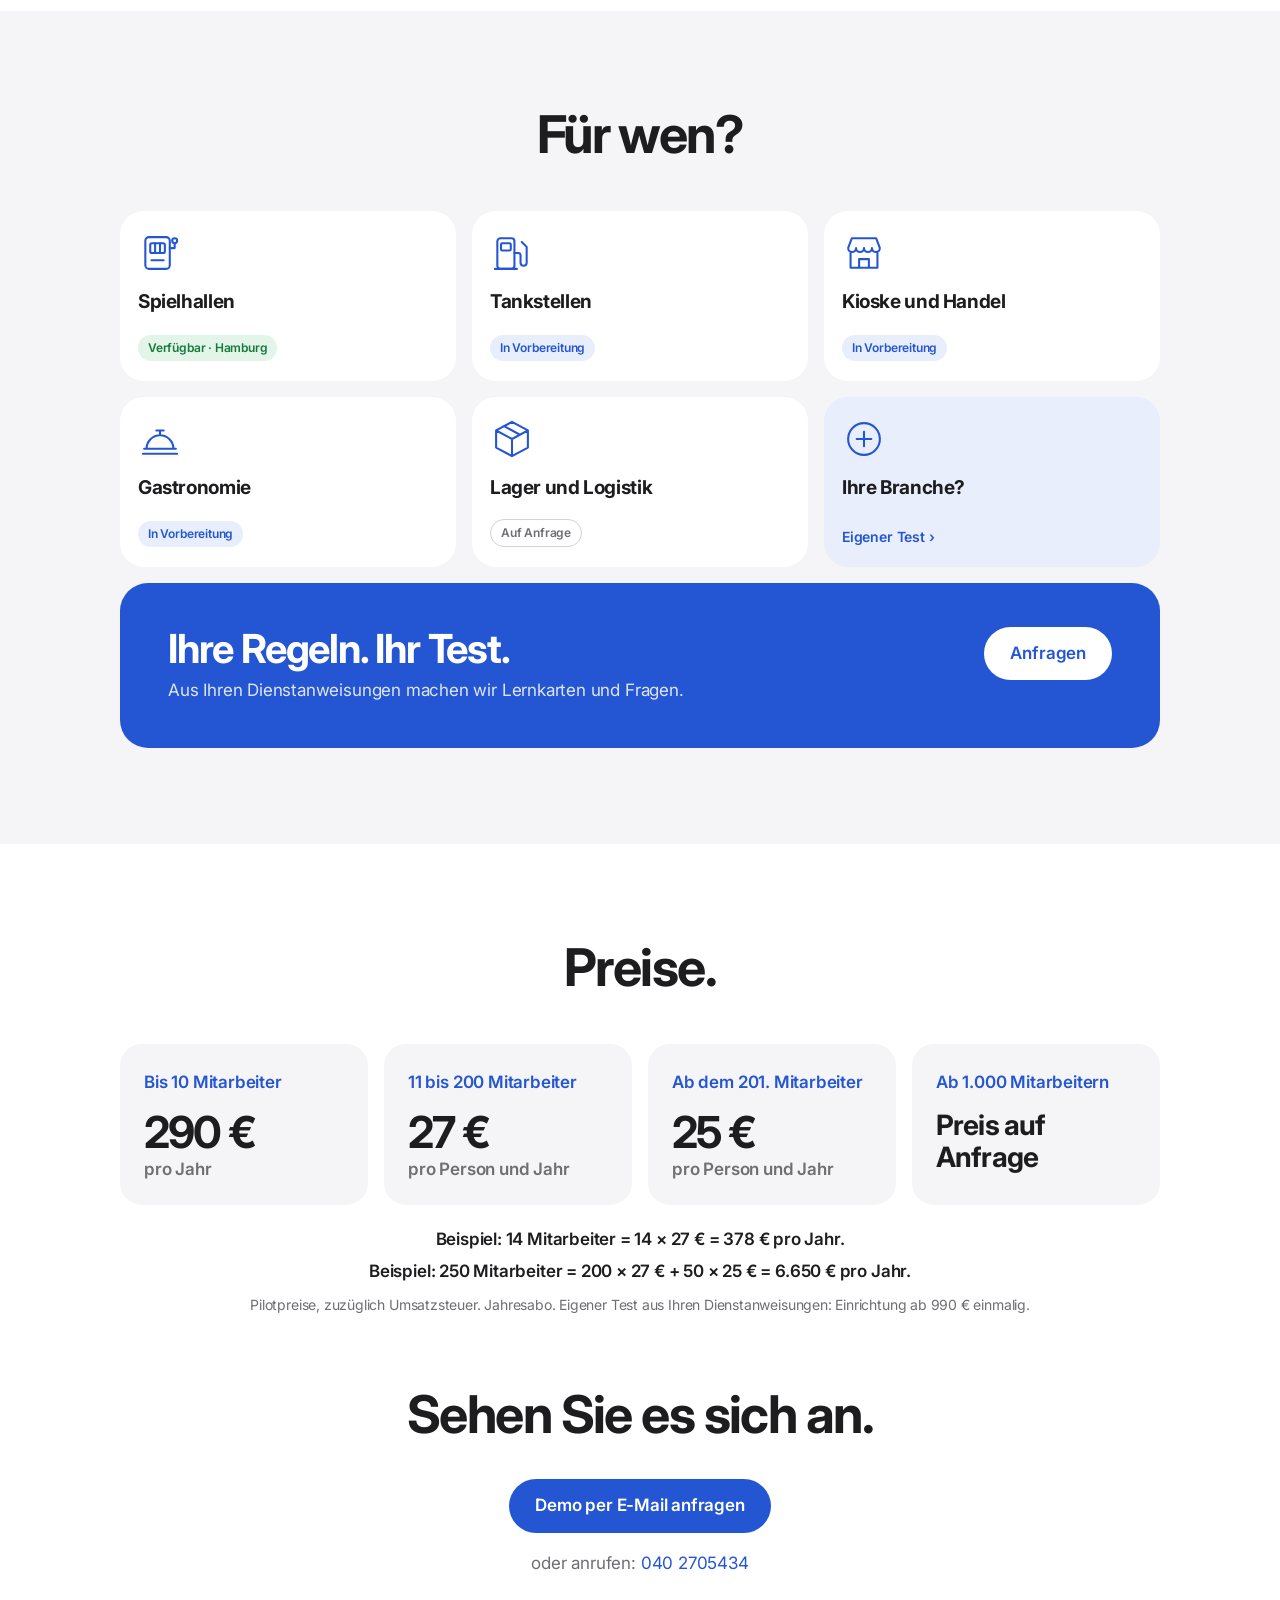
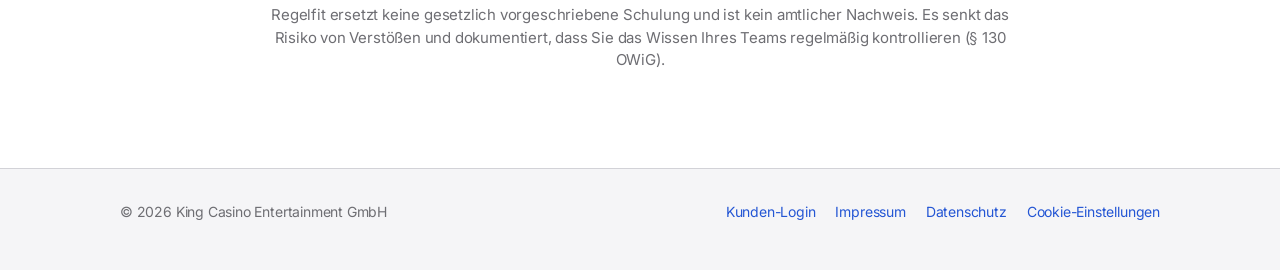
==== commit 40d0bf49: "Two-colour logo: Regel + fit in the accent colour Co-Authored-By: Claude Fable 5.2 <noreply@anthropi" ====
--- a/index.html
+++ b/index.html
@@ -17,7 +17,7 @@
   <div class="wrap">
     <a class="brand" href="#top" aria-label="Regelfit – Startseite">
       <svg viewBox="0 0 24 24" aria-hidden="true"><rect class="f-accent" width="24" height="24" rx="7"/><path class="f-none s-on" d="M7 12.5l3.2 3.2L17 8.8" stroke-width="2.4" stroke-linecap="round" stroke-linejoin="round"/></svg>
-      Regelfit
+      <span>Regel<span class="fit">fit</span></span>
     </a>
     <nav class="nav" aria-label="Abschnitte">
       <a href="#vorteile">Vorteile</a>
@@ -48,7 +48,7 @@
         <rect class="f-text" x="0" y="0" width="300" height="560" rx="44"/>
         <rect class="f-bg" x="10" y="10" width="280" height="540" rx="35"/>
         <rect class="f-text" x="110" y="20" width="80" height="22" rx="11"/>
-        <text class="f-text" x="30" y="76" font-size="15" font-weight="700">Regelfit</text>
+        <text class="f-text" x="30" y="76" font-size="15" font-weight="700">Regel<tspan class="f-accent">fit</tspan></text>
         <text class="f-muted" x="30" y="118" font-size="12" font-weight="600">Frage 7 von 30 · kritisch</text>
         <rect class="f-line" x="30" y="128" width="240" height="4" rx="2"/>
         <rect class="f-accent" x="30" y="128" width="56" height="4" rx="2"/>
--- a/assets/style.css
+++ b/assets/style.css
@@ -330,3 +330,6 @@
 /* Very narrow phones: industry tiles in one column */
 .ind { min-width: 0; }
 @media (max-width: 350px) { .inds { grid-template-columns: 1fr; } }
+
+/* Logo: "Regel" in text colour, "fit" in the accent colour (owner's choice, 13.11.2026) */
+.brand .fit { color: var(--accent); }
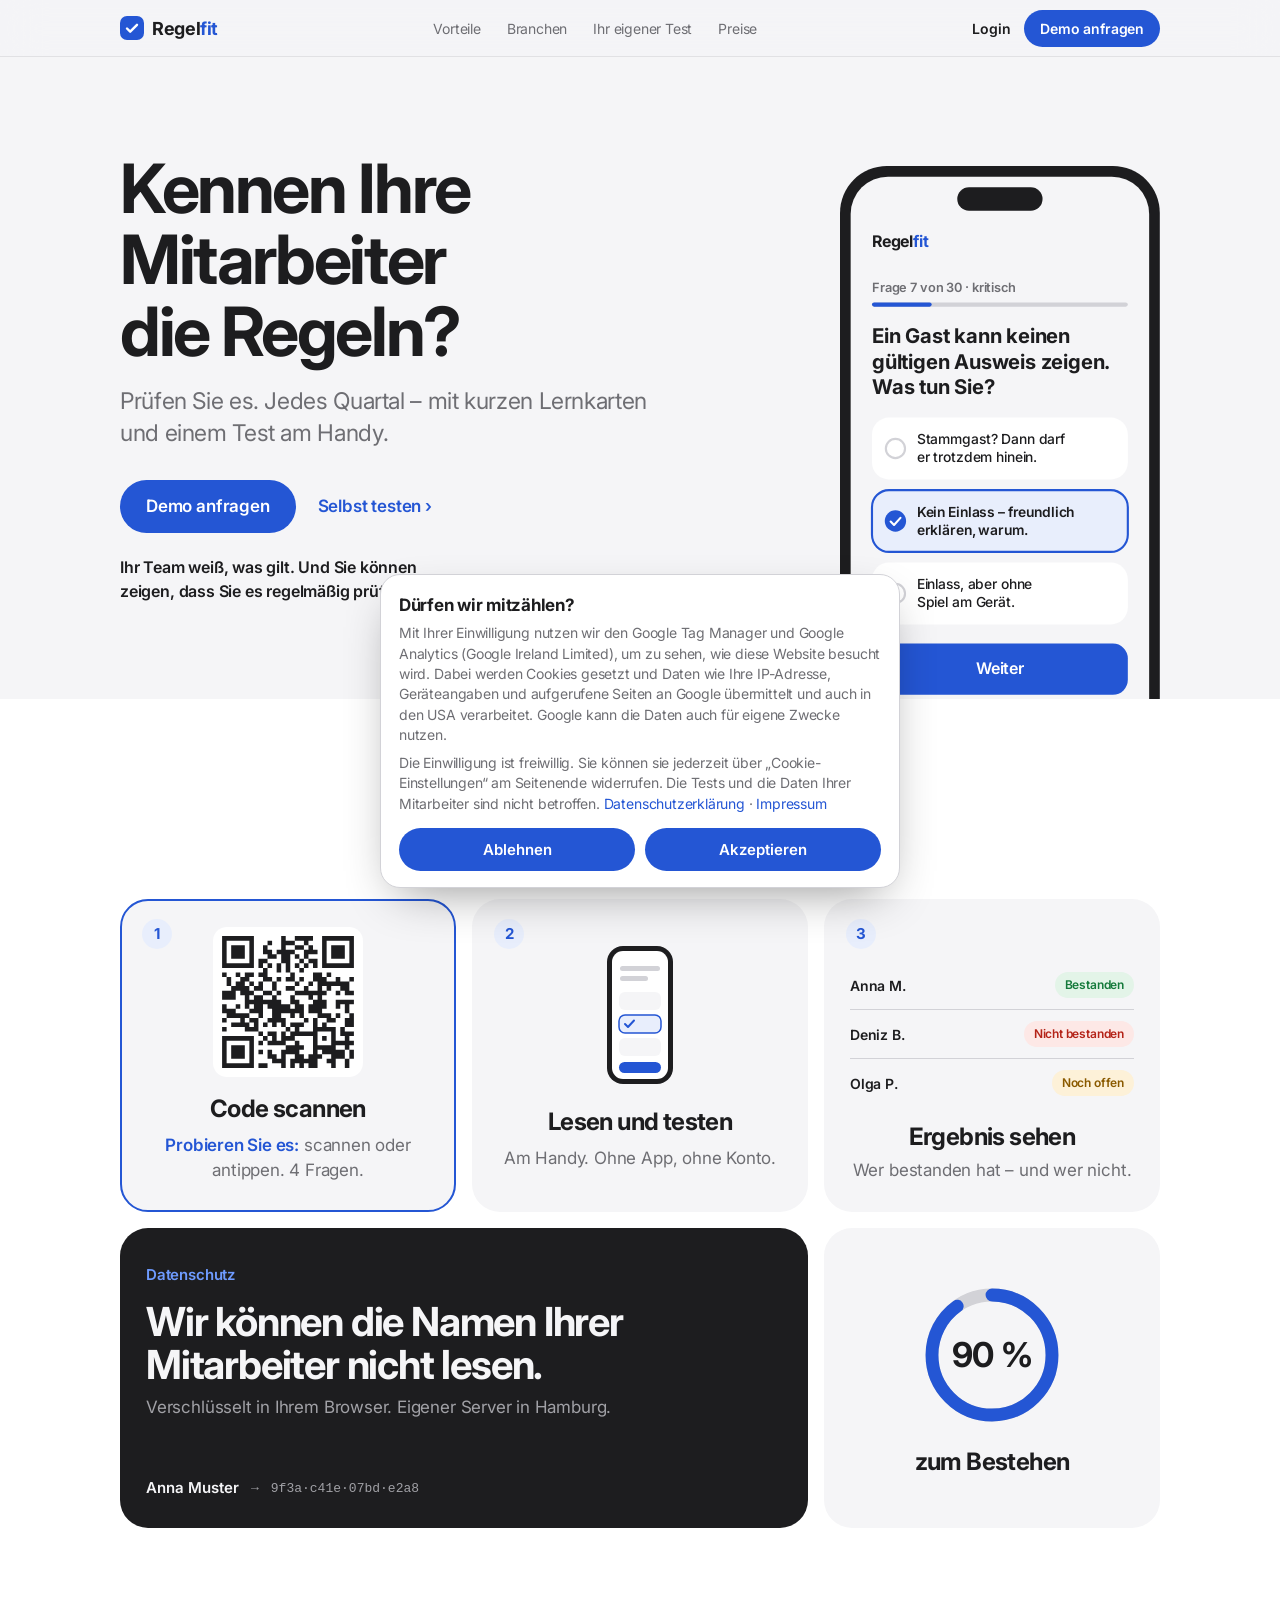
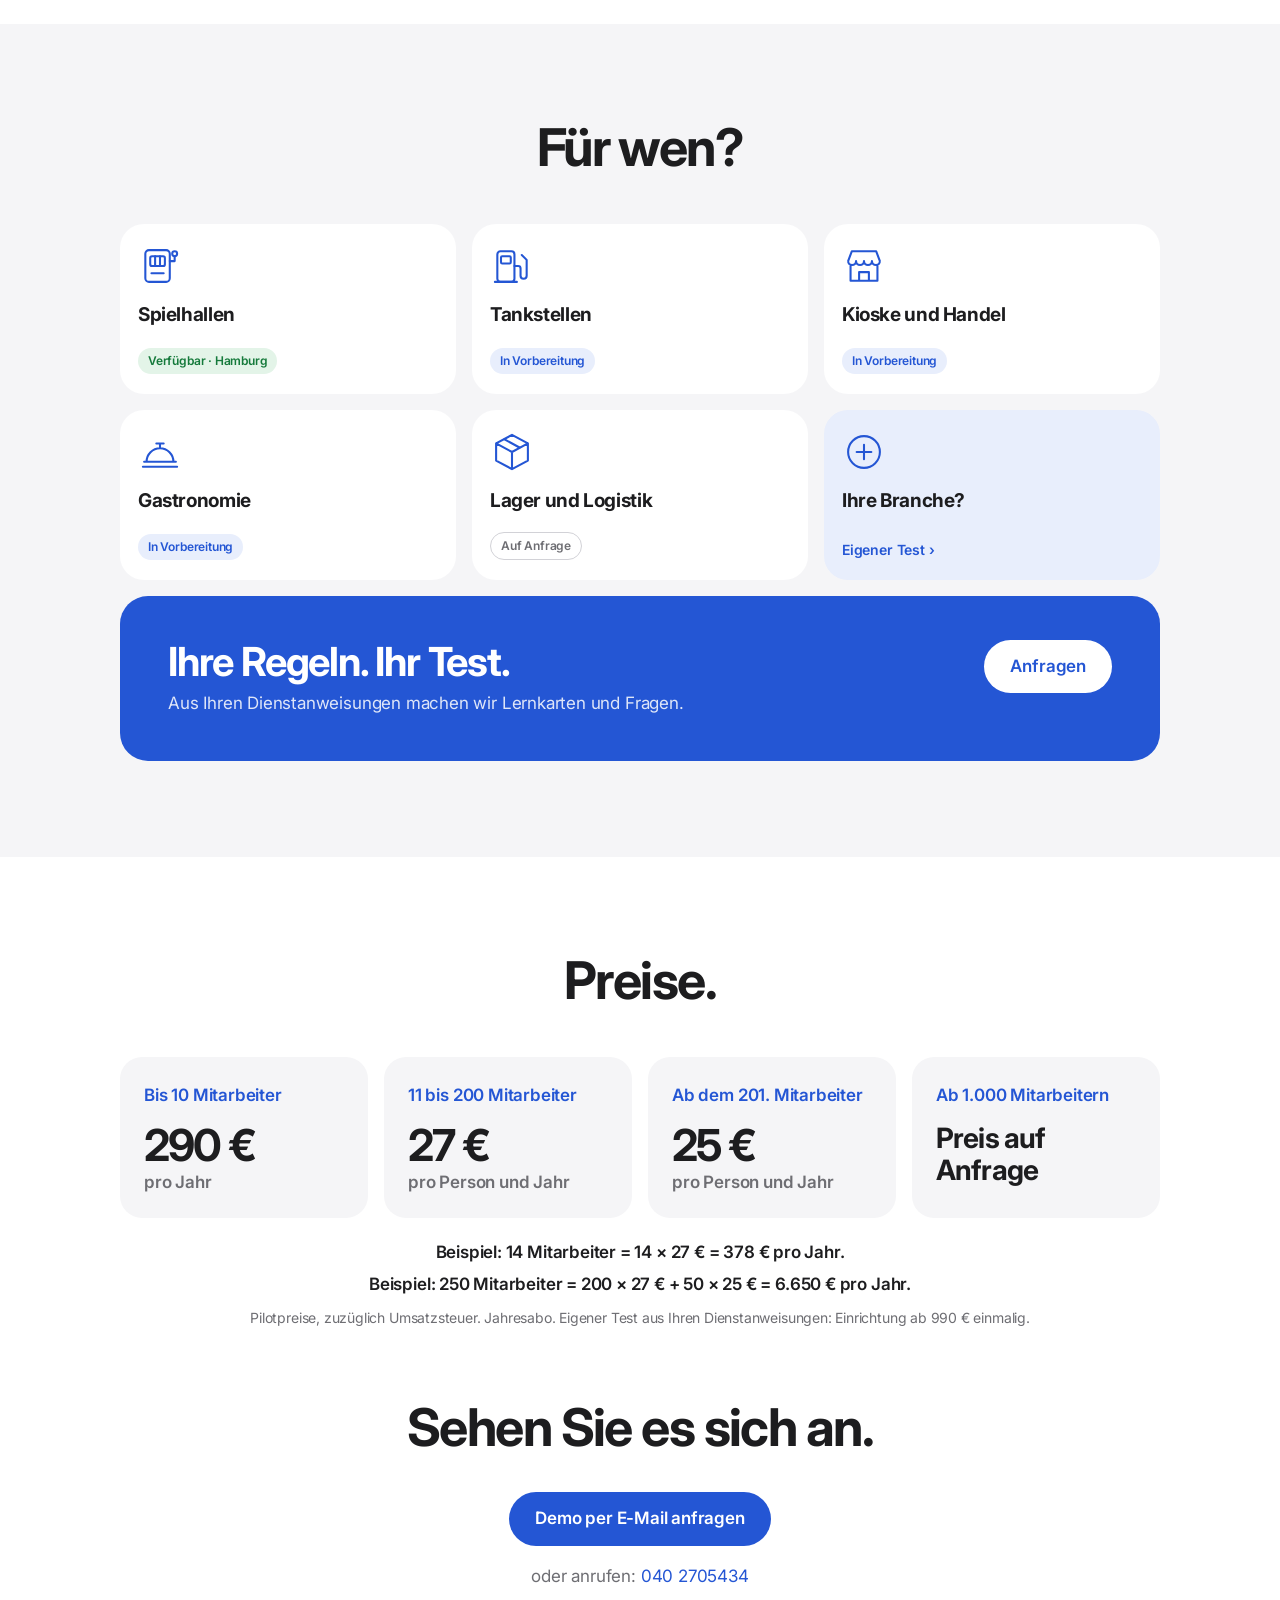
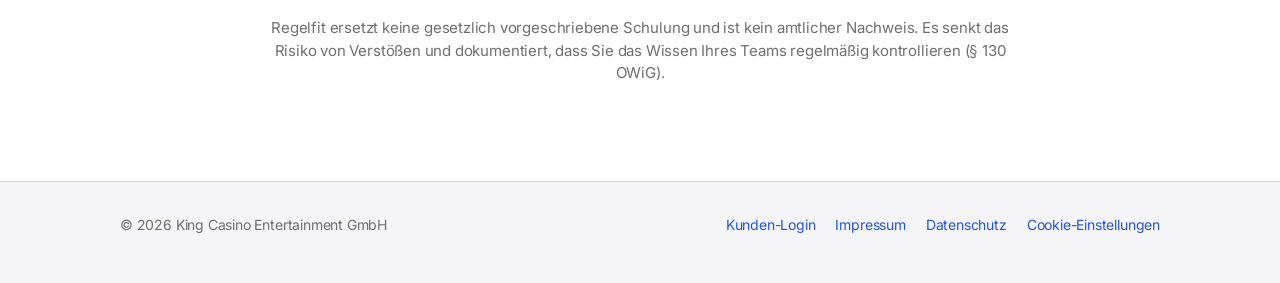
==== commit 9c0c9be5: "Hero: benefit line instead of the Spielhallen origin line Co-Authored-By: Claude Fable 5.2 <noreply@" ====
--- a/index.html
+++ b/index.html
@@ -41,7 +41,7 @@
       <h1>Kennen Ihre Mitarbeiter die Regeln?</h1>
       <p class="lead">Prüfen Sie es. Jedes Quartal – mit kurzen Lernkarten und einem Test am Handy.</p>
       <div class="cta"><a class="btn" href="#kontakt">Demo anfragen</a><a class="btn ghost" href="probe.html">Selbst testen ›</a></div>
-      <p class="trust">Von Spielhallenbetreibern entwickelt. Im Einsatz in Spielhallen in Hamburg.</p>
+      <p class="trust">Ihr Team weiß, was gilt. Und Sie können zeigen, dass Sie es regelmäßig prüfen.</p>
     </div>
     <div class="phone">
       <svg viewBox="0 0 300 500" role="img" aria-label="Beispiel: eine Testfrage auf dem Handy">
--- a/assets/style.css
+++ b/assets/style.css
@@ -333,3 +333,12 @@
 
 /* Logo: "Regel" in text colour, "fit" in the accent colour (owner's choice, 13.11.2026) */
 .brand .fit { color: var(--accent); }
+
+/* Longer consent text: keep the banner usable on small screens */
+.consent { max-height: calc(100vh - 24px); overflow-y: auto; font-size: 14px; }
+.consent p + p { margin-top: 8px; }
+
+/* Benefit line under the hero buttons */
+.trust { color: var(--text); font-size: 16px; max-width: 460px; text-wrap: balance; }
+.hero.mid .trust { margin-left: auto; margin-right: auto; }
+@media (min-width: 860px) { .hero.mid .trust { margin-left: 0; } }
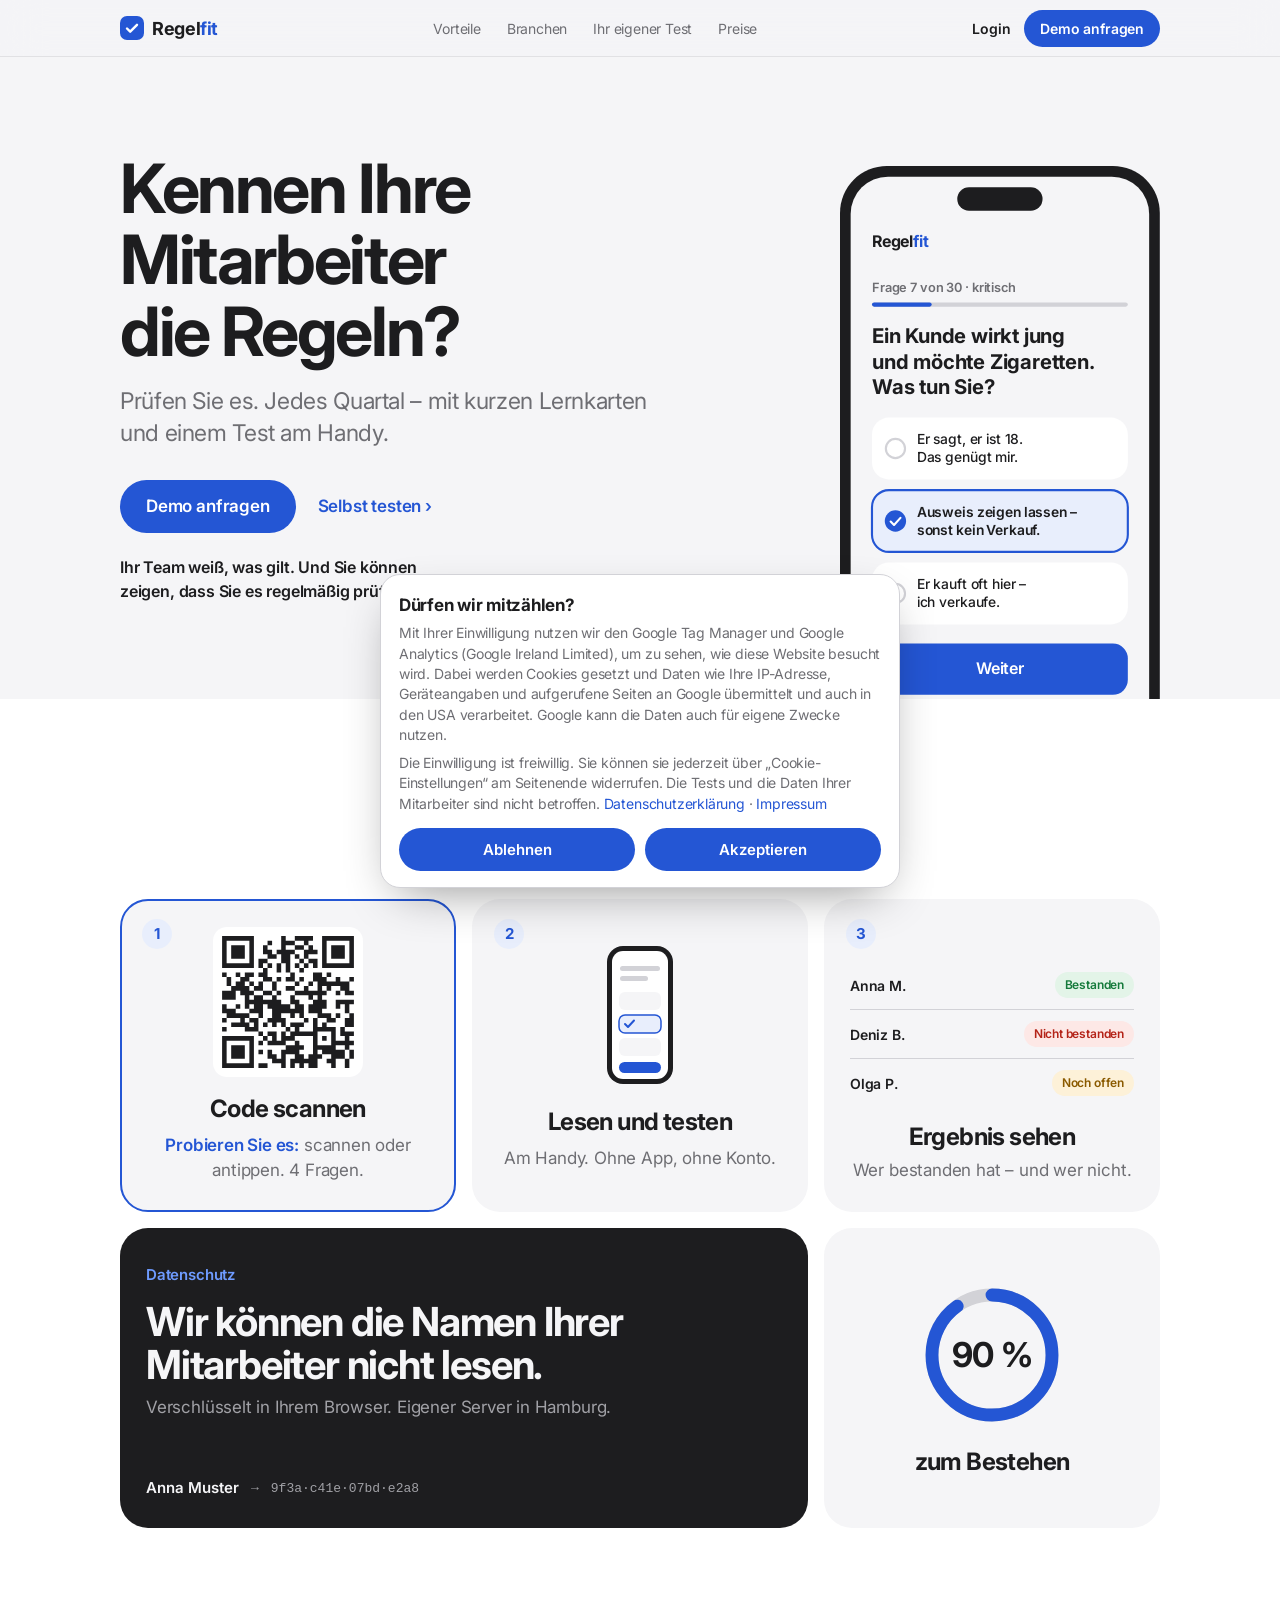
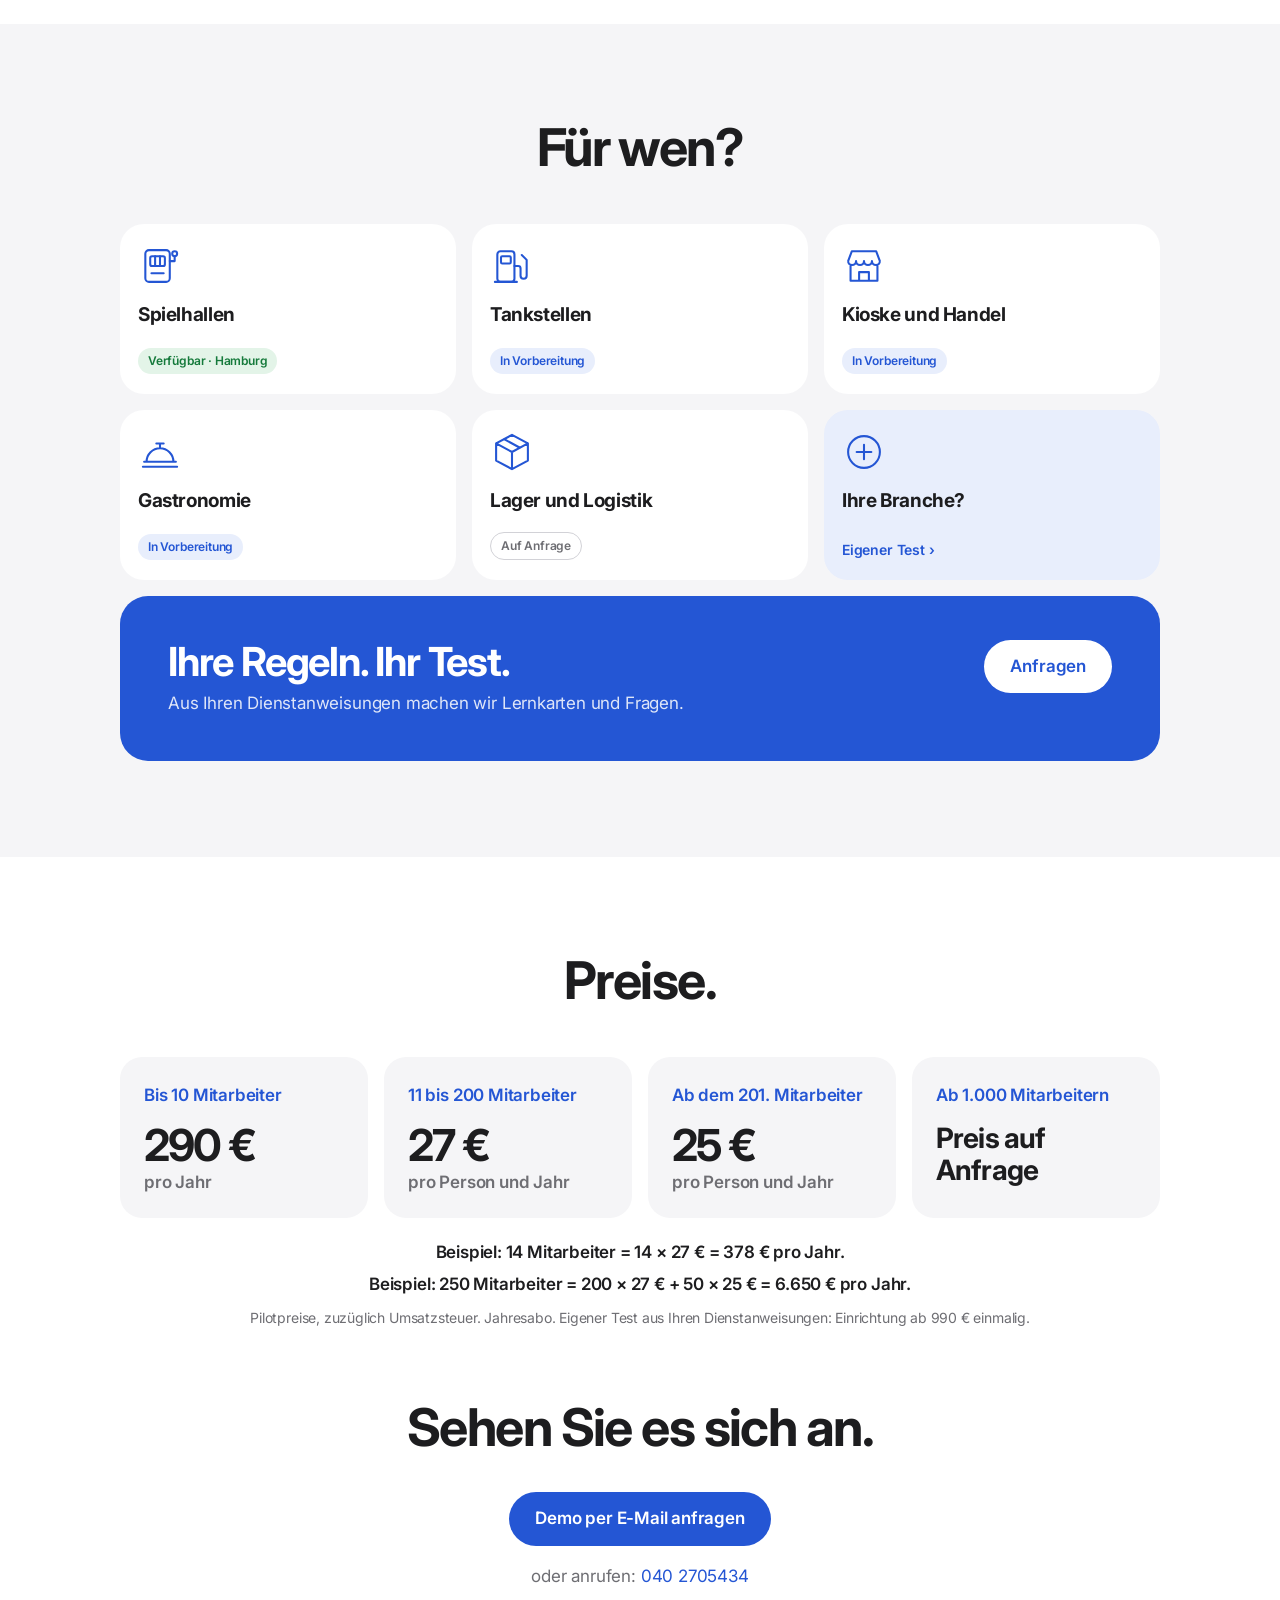
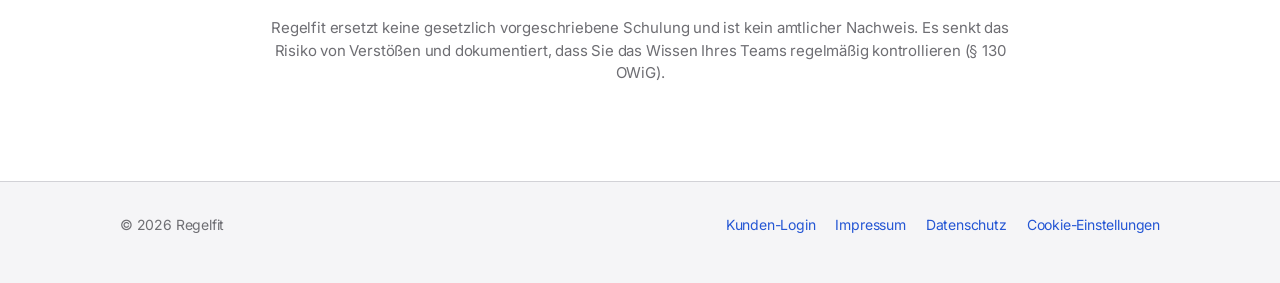
==== commit 08d2c543: "Neutral question on the drawn phone; footer shows the product name Co-Authored-By: Claude Fable 5.2 " ====
--- a/index.html
+++ b/index.html
@@ -53,20 +53,20 @@
         <rect class="f-line" x="30" y="128" width="240" height="4" rx="2"/>
         <rect class="f-accent" x="30" y="128" width="56" height="4" rx="2"/>
         <text class="f-text" font-size="19" font-weight="700" letter-spacing="-0.4">
-          <tspan x="30" y="166">Ein Gast kann keinen</tspan>
-          <tspan x="30" y="190">gültigen Ausweis zeigen.</tspan>
+          <tspan x="30" y="166">Ein Kunde wirkt jung</tspan>
+          <tspan x="30" y="190">und möchte Zigaretten.</tspan>
           <tspan x="30" y="214">Was tun Sie?</tspan>
         </text>
         <rect class="f-card" x="30" y="236" width="240" height="58" rx="16"/>
         <circle class="f-none s-line" cx="52" cy="265" r="9" stroke-width="2"/>
-        <text class="f-text" font-size="13" font-weight="500"><tspan x="72" y="261">Stammgast? Dann darf</tspan><tspan x="72" y="278">er trotzdem hinein.</tspan></text>
+        <text class="f-text" font-size="13" font-weight="500"><tspan x="72" y="261">Er sagt, er ist 18.</tspan><tspan x="72" y="278">Das genügt mir.</tspan></text>
         <rect class="f-soft s-accent" x="30" y="304" width="240" height="58" rx="16" stroke-width="2"/>
         <circle class="f-accent" cx="52" cy="333" r="10"/>
         <path class="f-none s-on" d="M47.5 333.5l3.2 3.2 6-6.6" stroke-width="2" stroke-linecap="round" stroke-linejoin="round"/>
-        <text class="f-text" font-size="13" font-weight="600"><tspan x="72" y="329">Kein Einlass – freundlich</tspan><tspan x="72" y="346">erklären, warum.</tspan></text>
+        <text class="f-text" font-size="13" font-weight="600"><tspan x="72" y="329">Ausweis zeigen lassen –</tspan><tspan x="72" y="346">sonst kein Verkauf.</tspan></text>
         <rect class="f-card" x="30" y="372" width="240" height="58" rx="16"/>
         <circle class="f-none s-line" cx="52" cy="401" r="9" stroke-width="2"/>
-        <text class="f-text" font-size="13" font-weight="500"><tspan x="72" y="397">Einlass, aber ohne</tspan><tspan x="72" y="414">Spiel am Gerät.</tspan></text>
+        <text class="f-text" font-size="13" font-weight="500"><tspan x="72" y="397">Er kauft oft hier –</tspan><tspan x="72" y="414">ich verkaufe.</tspan></text>
         <rect class="f-accent" x="30" y="448" width="240" height="48" rx="14"/>
         <text class="f-on" x="150" y="477" font-size="15" font-weight="600" text-anchor="middle">Weiter</text>
       </svg>
@@ -201,7 +201,7 @@
 
 <footer>
   <div class="wrap">
-    <span>© 2026 King Casino Entertainment GmbH</span>
+    <span>© 2026 Regelfit</span>
     <nav aria-label="Rechtliches"><a href="https://app.regelfit.de:8443/login">Kunden-Login</a><a href="impressum.html">Impressum</a><a href="datenschutz.html">Datenschutz</a></nav>
   </div>
 </footer>
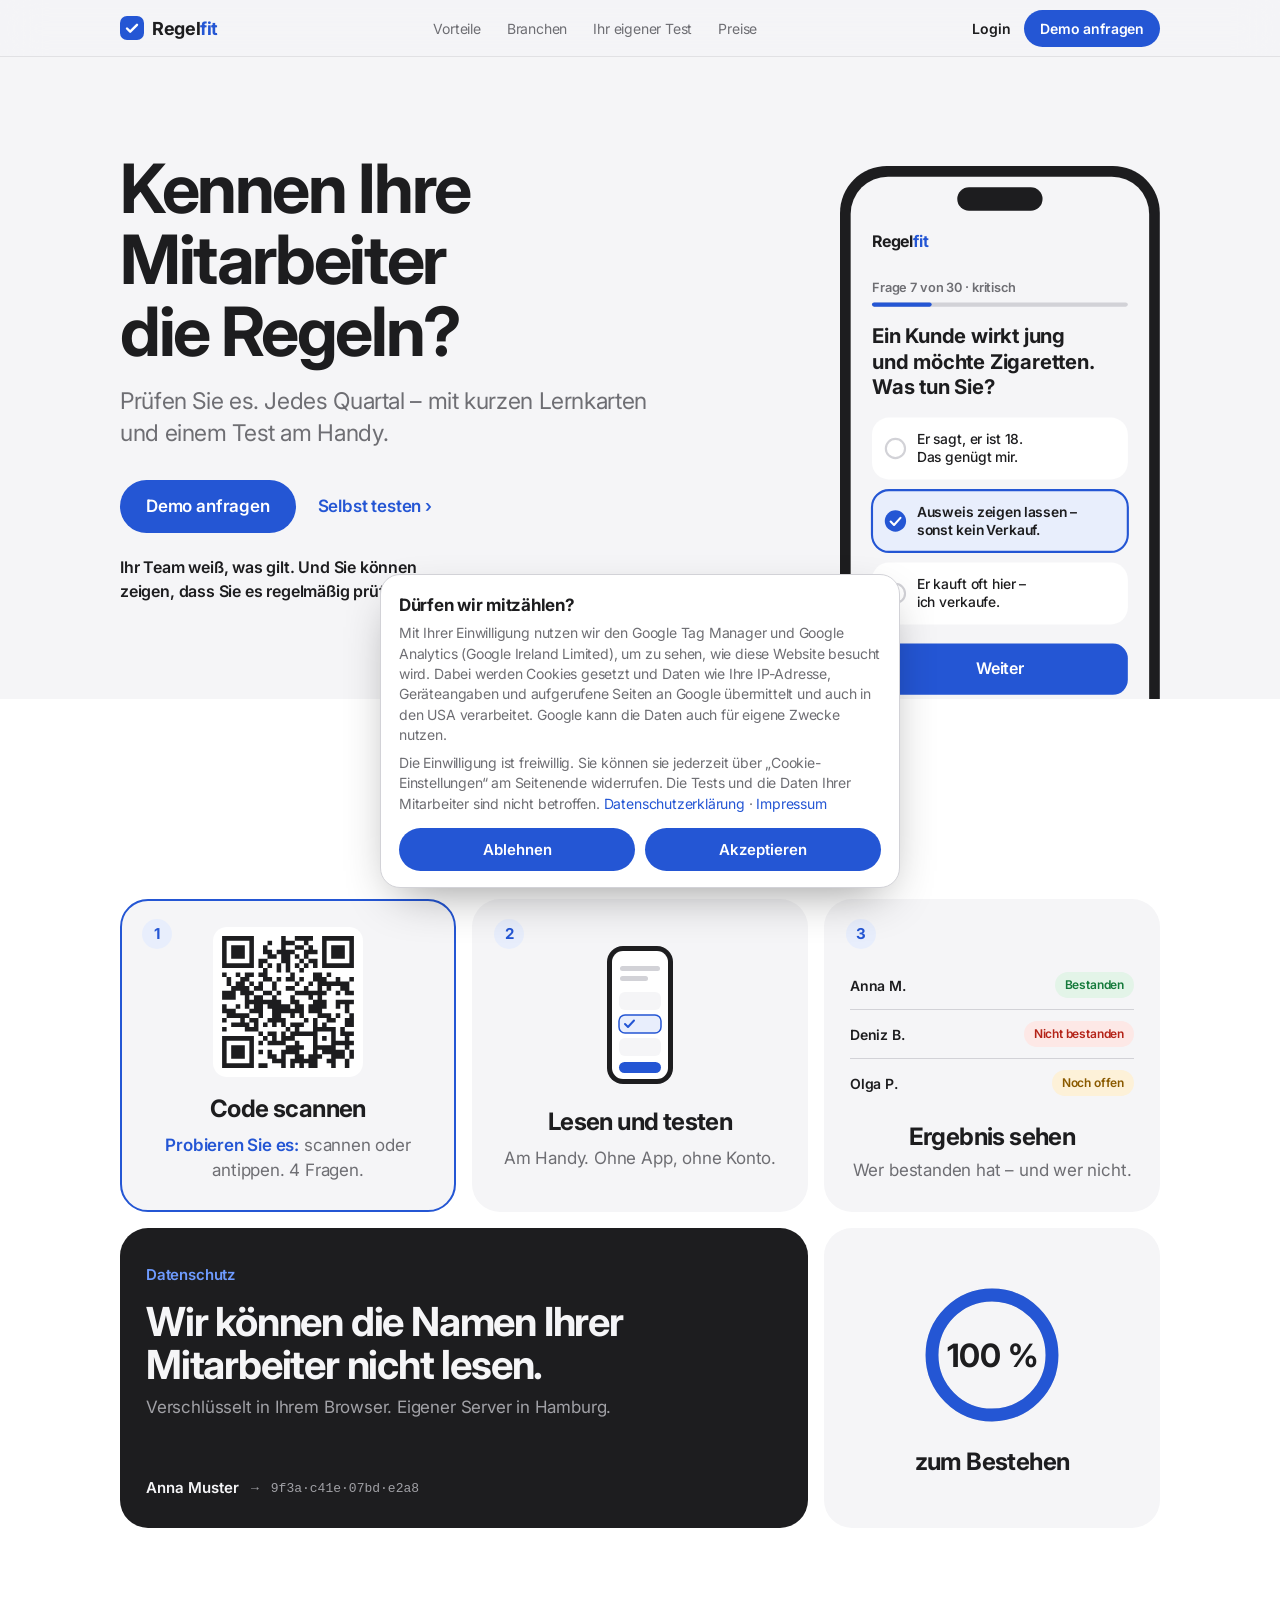
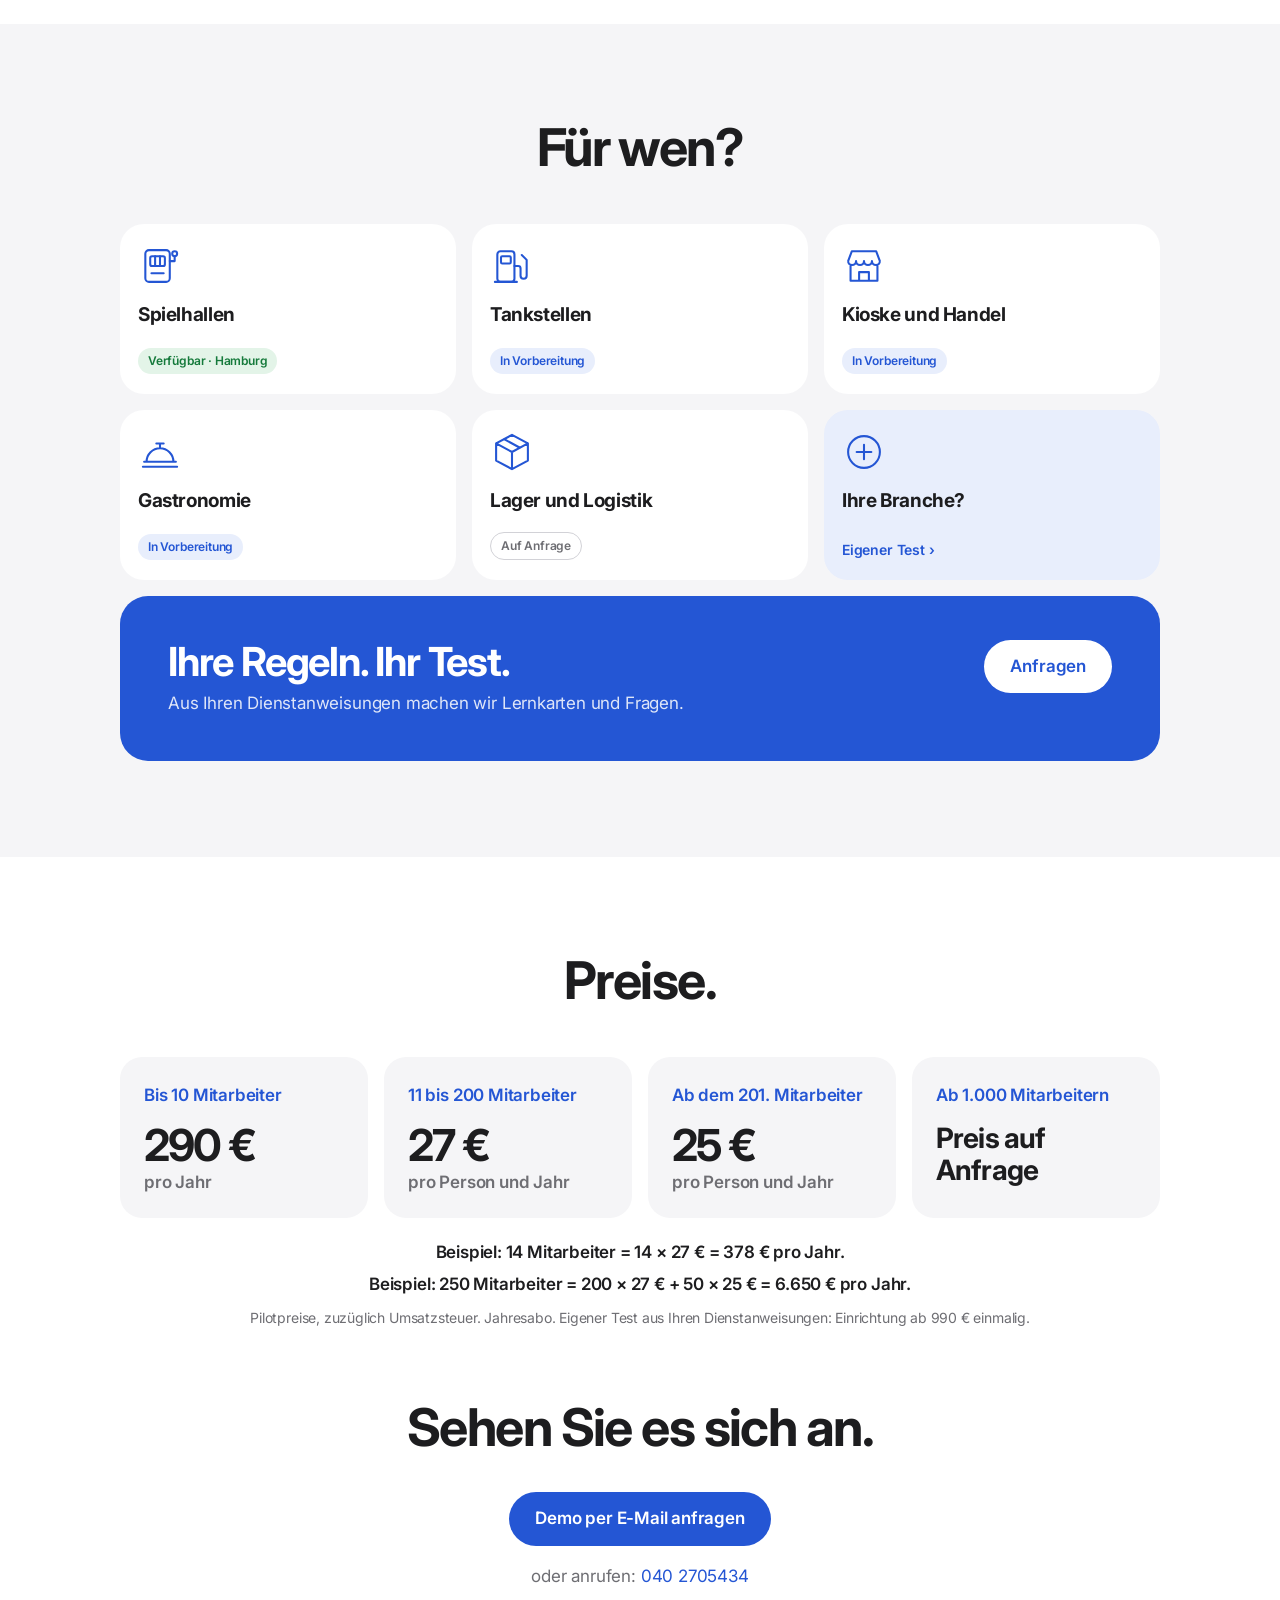
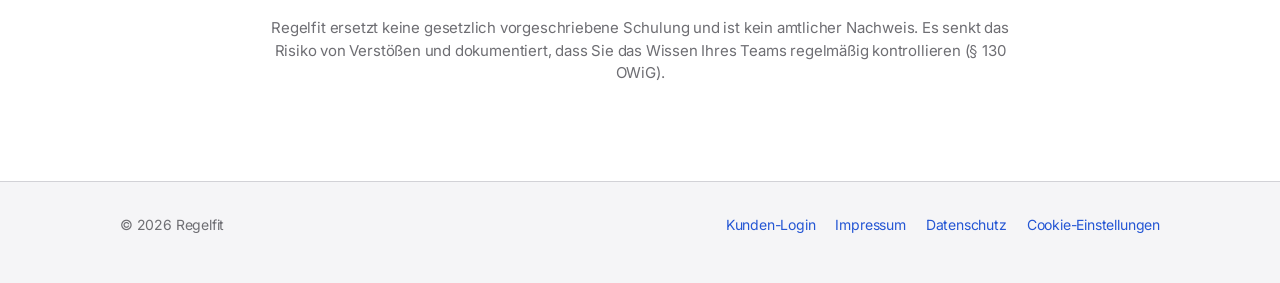
==== commit 3f701f5a: "Pass mark tile shows 100 %; trial test says the pass mark is set by the company Co-Authored-By: Clau" ====
--- a/index.html
+++ b/index.html
@@ -118,10 +118,10 @@
         <p class="cipher push"><b>Anna Muster</b><span>→</span>9f3a·c41e·07bd·e2a8</p>
       </div>
       <div class="tile s2 ctr">
-        <svg class="pic ring" viewBox="0 0 140 140" role="img" aria-label="90 Prozent">
+        <svg class="pic ring" viewBox="0 0 140 140" role="img" aria-label="100 Prozent">
           <circle class="f-none s-line" cx="70" cy="70" r="56" stroke-width="12"/>
-          <circle class="f-none s-accent" cx="70" cy="70" r="56" stroke-width="12" stroke-linecap="round" stroke-dasharray="316.7 351.9" transform="rotate(-90 70 70)"/>
-          <text class="f-text" x="70" y="81" text-anchor="middle" font-size="32" font-weight="700" letter-spacing="-1.2">90 %</text>
+          <circle class="f-none s-accent" cx="70" cy="70" r="56" stroke-width="12" stroke-linecap="round" stroke-dasharray="351.9 351.9" transform="rotate(-90 70 70)"/>
+          <text class="f-text" x="70" y="81" text-anchor="middle" font-size="30" font-weight="700" letter-spacing="-1.2">100 %</text>
         </svg>
         <h3>zum Bestehen</h3>
       </div>
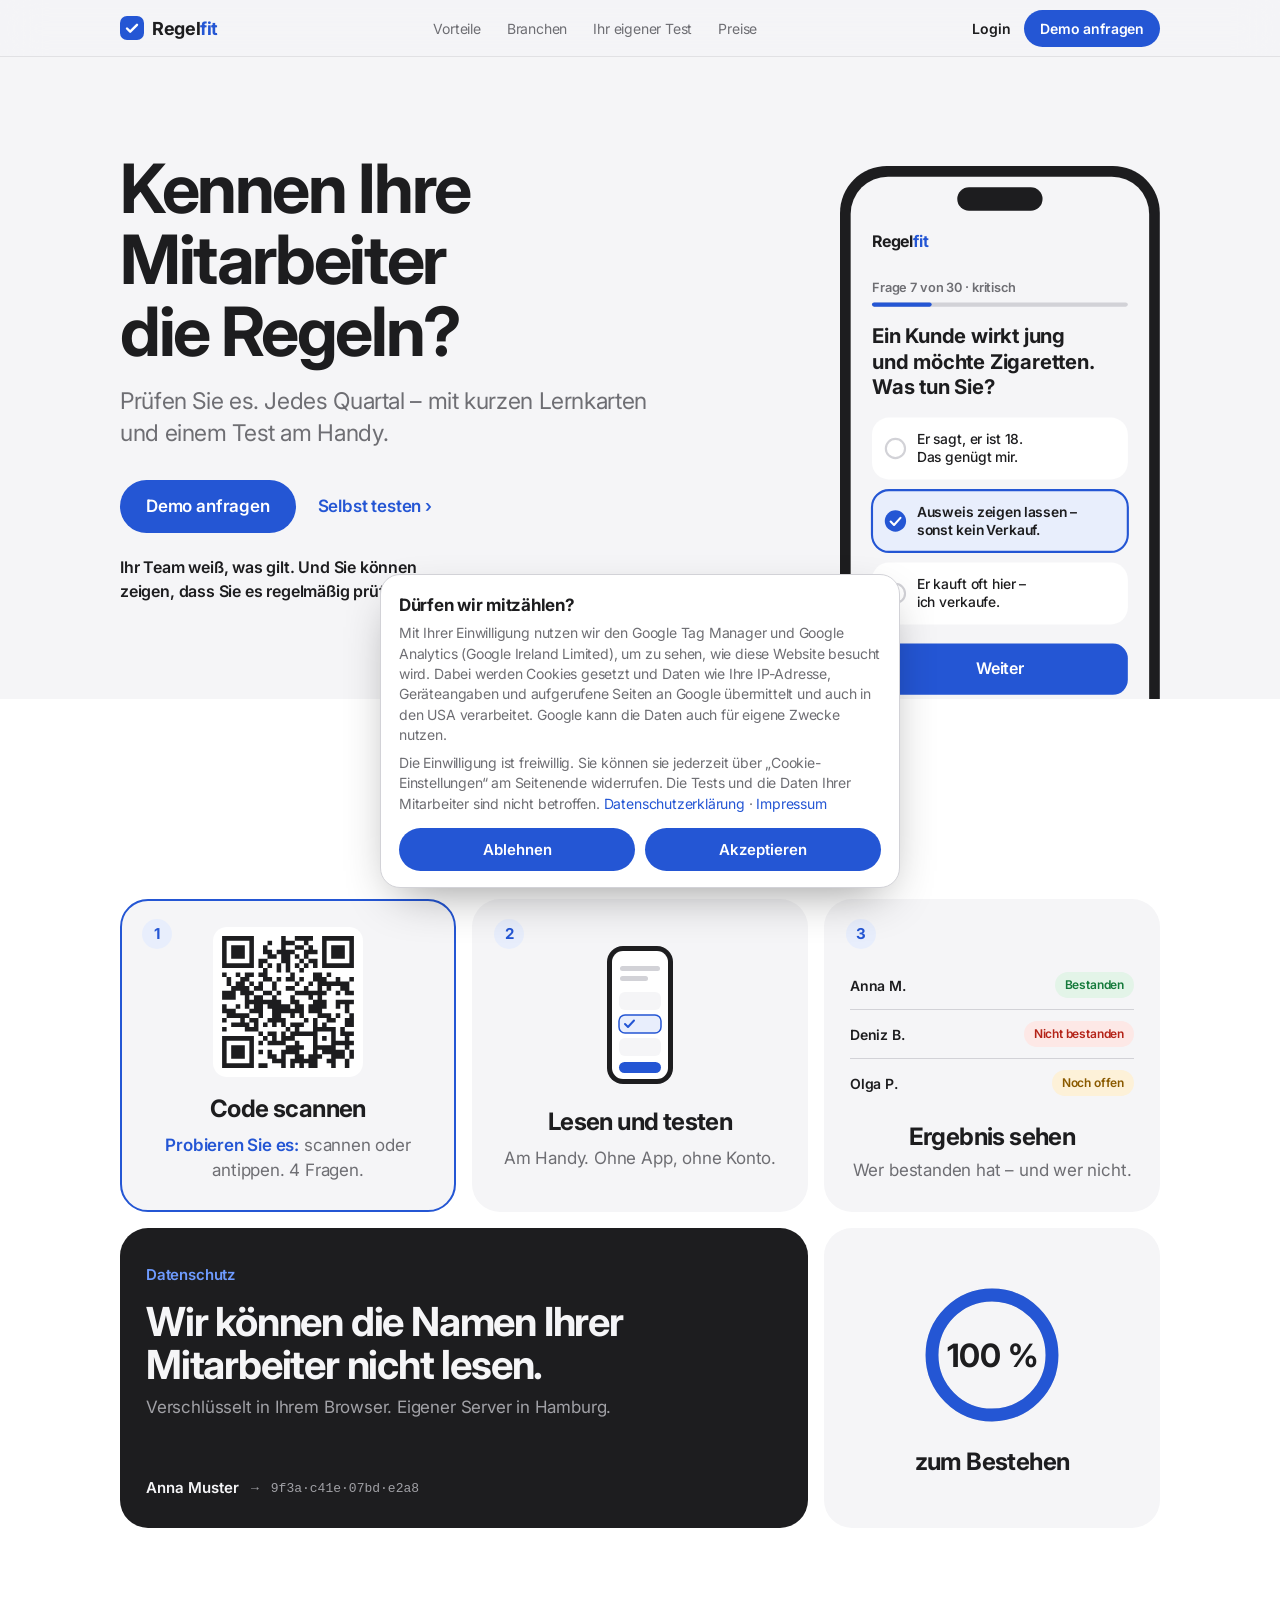
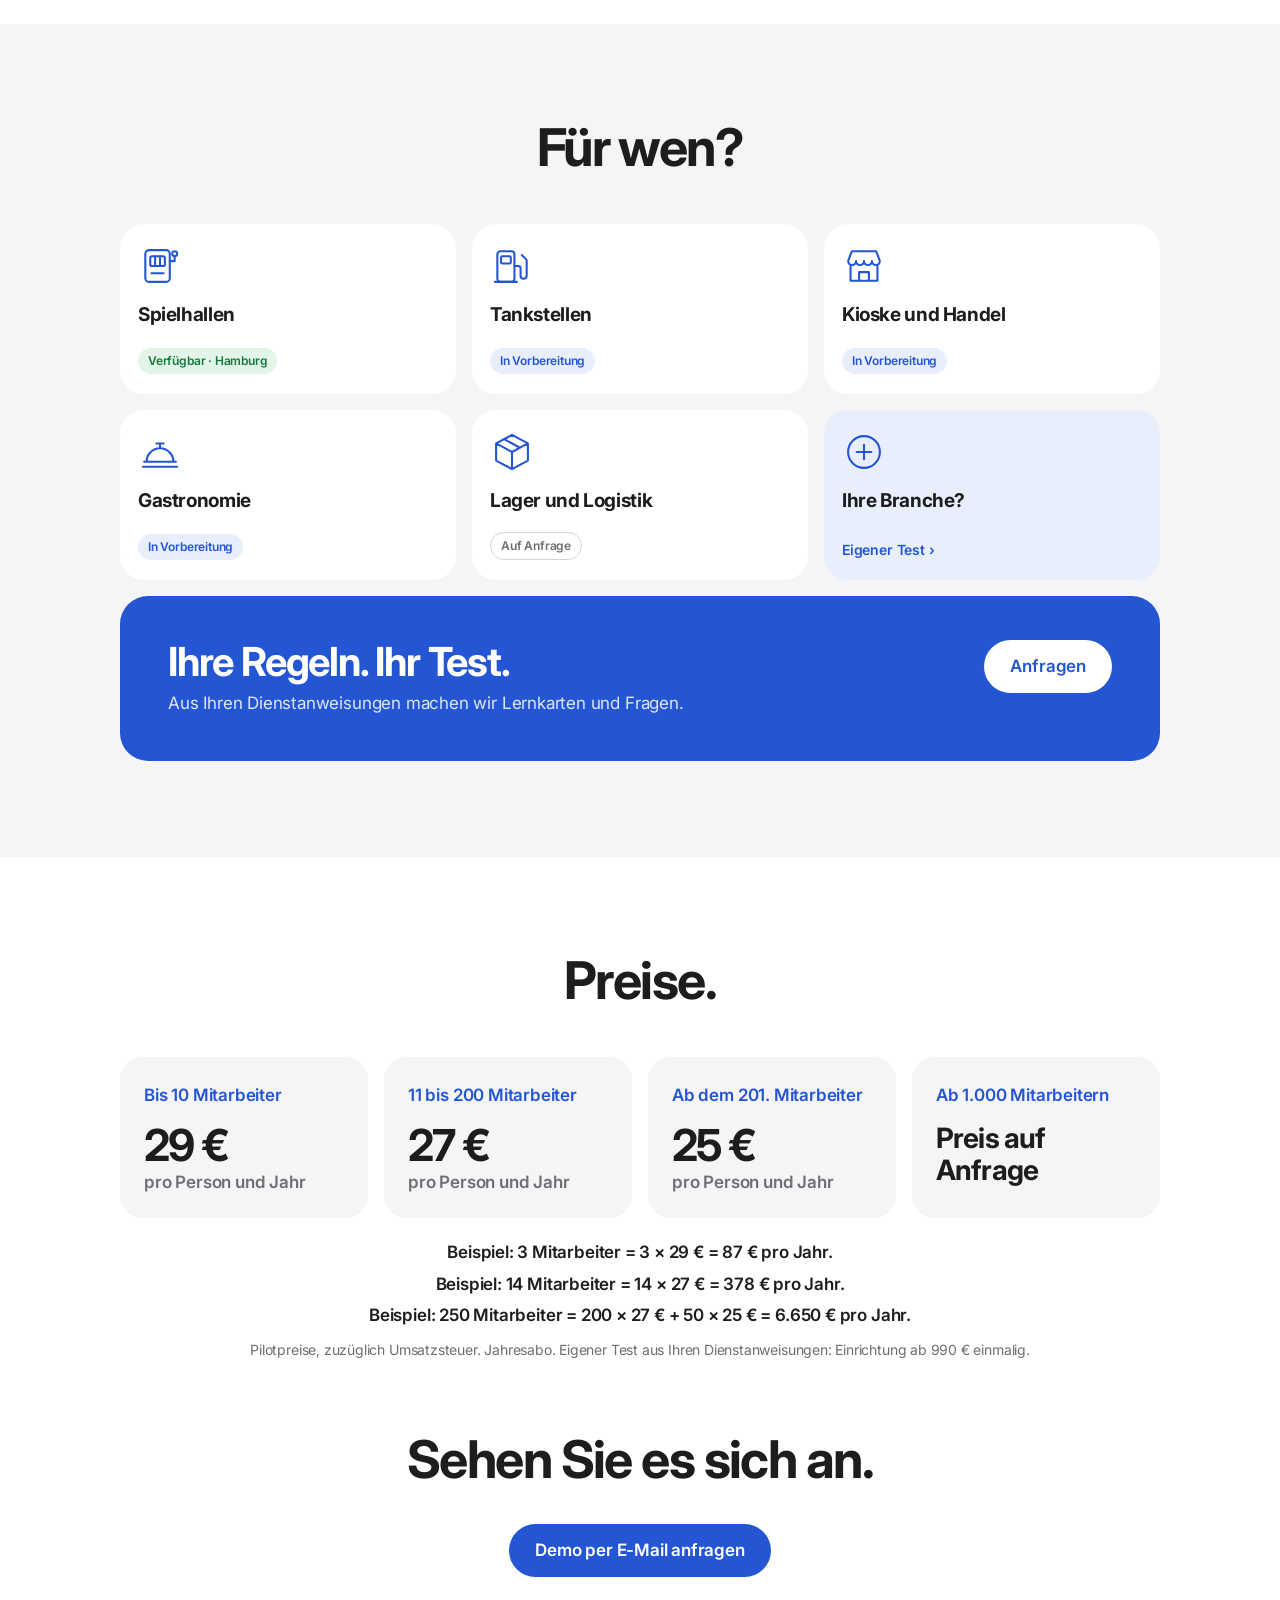
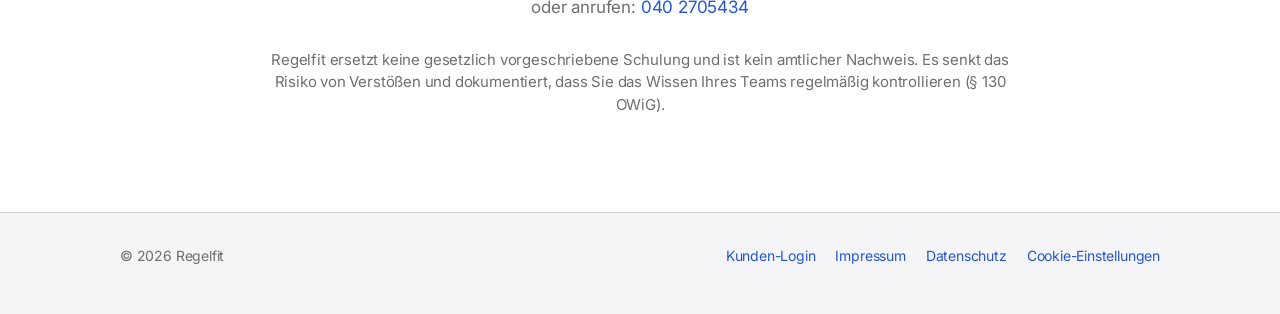
==== commit a39120cc: "Тариф для малых компаний: 29 € с человека в год, без минимума Решение владельца 20.11.2026: до 10 со" ====
--- a/index.html
+++ b/index.html
@@ -180,12 +180,13 @@
   <div class="wrap">
     <div class="head center"><h2>Preise.</h2></div>
     <div class="grid g4">
-      <div class="card price"><p class="who">Bis 10 Mitarbeiter</p><p class="amount">290 € <small>pro Jahr</small></p></div>
+      <div class="card price"><p class="who">Bis 10 Mitarbeiter</p><p class="amount">29 € <small>pro Person und Jahr</small></p></div>
       <div class="card price"><p class="who">11 bis 200 Mitarbeiter</p><p class="amount">27 € <small>pro Person und Jahr</small></p></div>
       <div class="card price"><p class="who">Ab dem 201. Mitarbeiter</p><p class="amount">25 € <small>pro Person und Jahr</small></p></div>
       <div class="card price"><p class="who">Ab 1.000 Mitarbeitern</p><p class="amount text">Preis auf Anfrage</p></div>
     </div>
-    <p class="example center">Beispiel: 14 Mitarbeiter = 14&nbsp;×&nbsp;27&nbsp;€ = 378&nbsp;€ pro Jahr.</p>
+    <p class="example center">Beispiel: 3 Mitarbeiter = 3&nbsp;×&nbsp;29&nbsp;€ = 87&nbsp;€ pro Jahr.</p>
+    <p class="example center" style="margin-top:6px">Beispiel: 14 Mitarbeiter = 14&nbsp;×&nbsp;27&nbsp;€ = 378&nbsp;€ pro Jahr.</p>
     <p class="example center" style="margin-top:6px">Beispiel: 250 Mitarbeiter = 200&nbsp;×&nbsp;27&nbsp;€ + 50&nbsp;×&nbsp;25&nbsp;€ = 6.650&nbsp;€ pro Jahr.</p>
     <p class="fine center" style="margin-top:10px">Pilotpreise, zuzüglich Umsatzsteuer. Jahresabo. Eigener Test aus Ihren Dienstanweisungen: Einrichtung ab 990&nbsp;€ einmalig.</p>
     <div id="kontakt" class="contact" style="margin-top:72px">
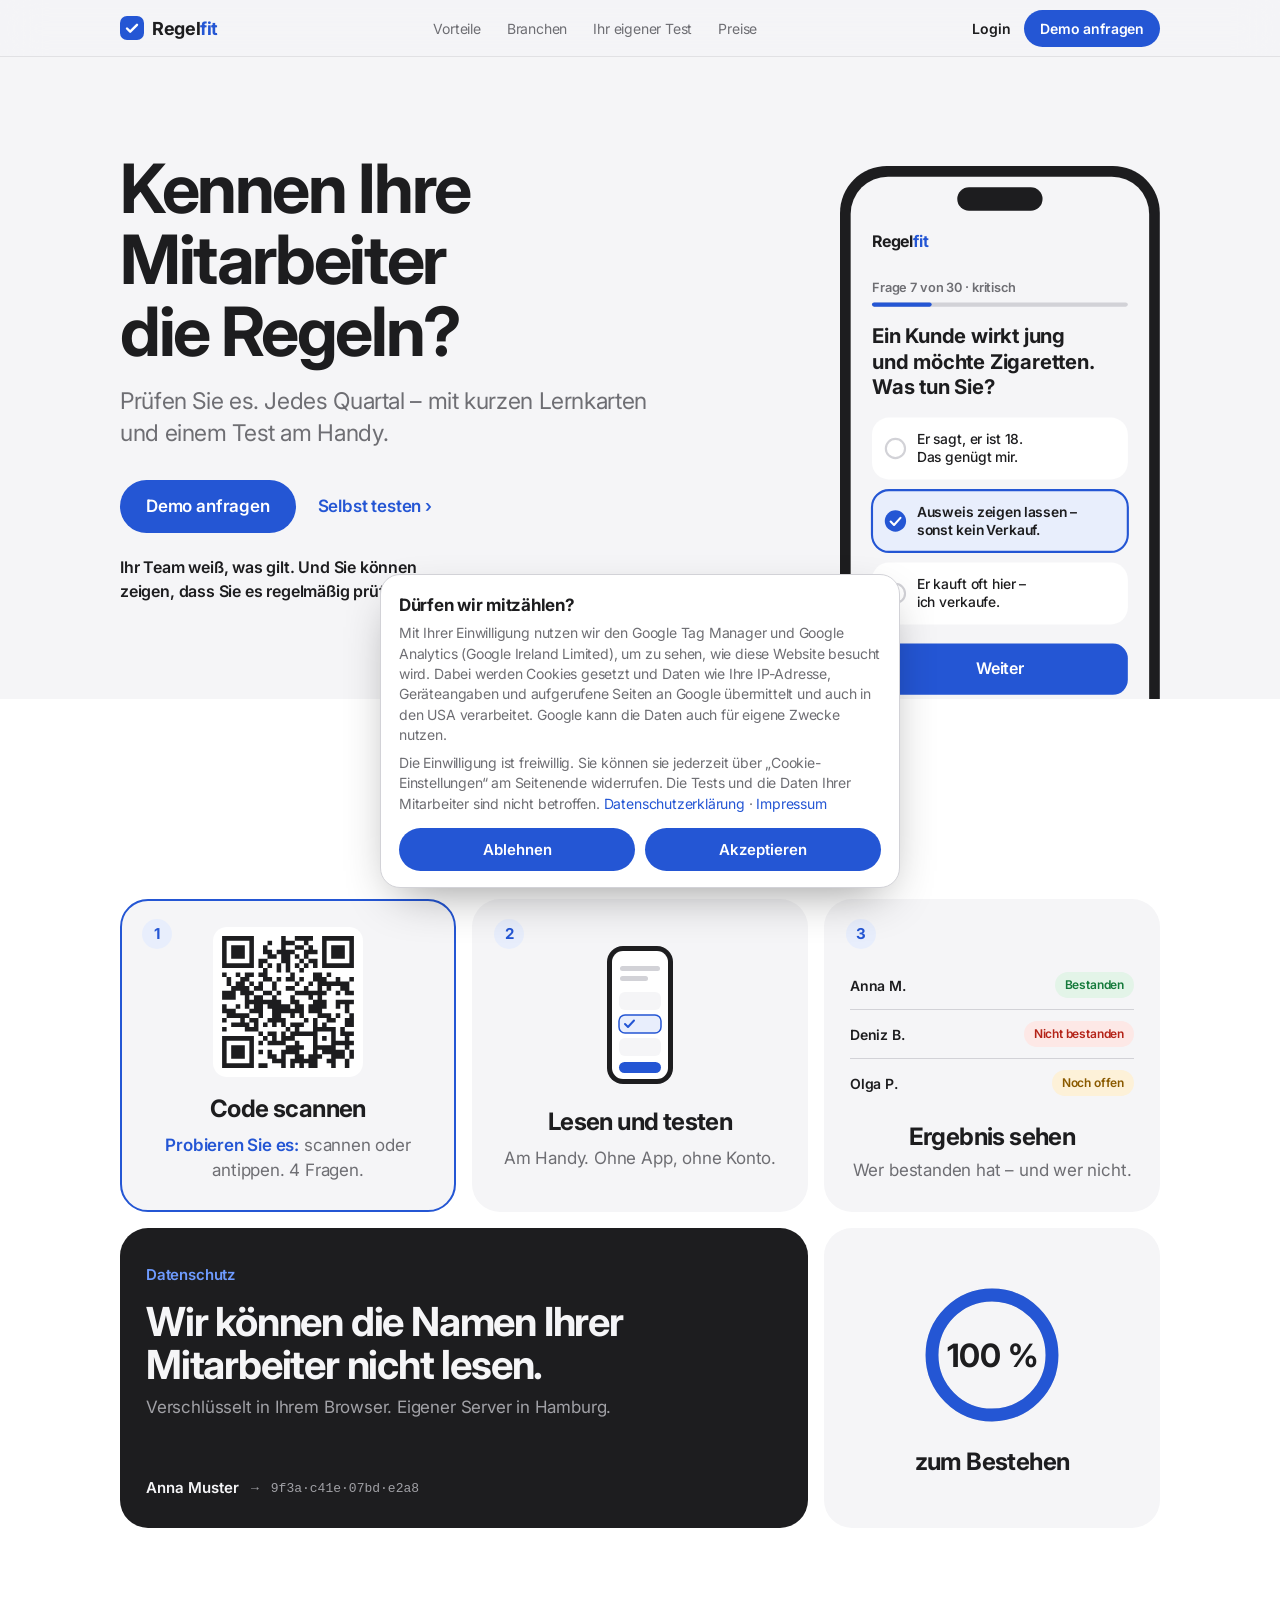
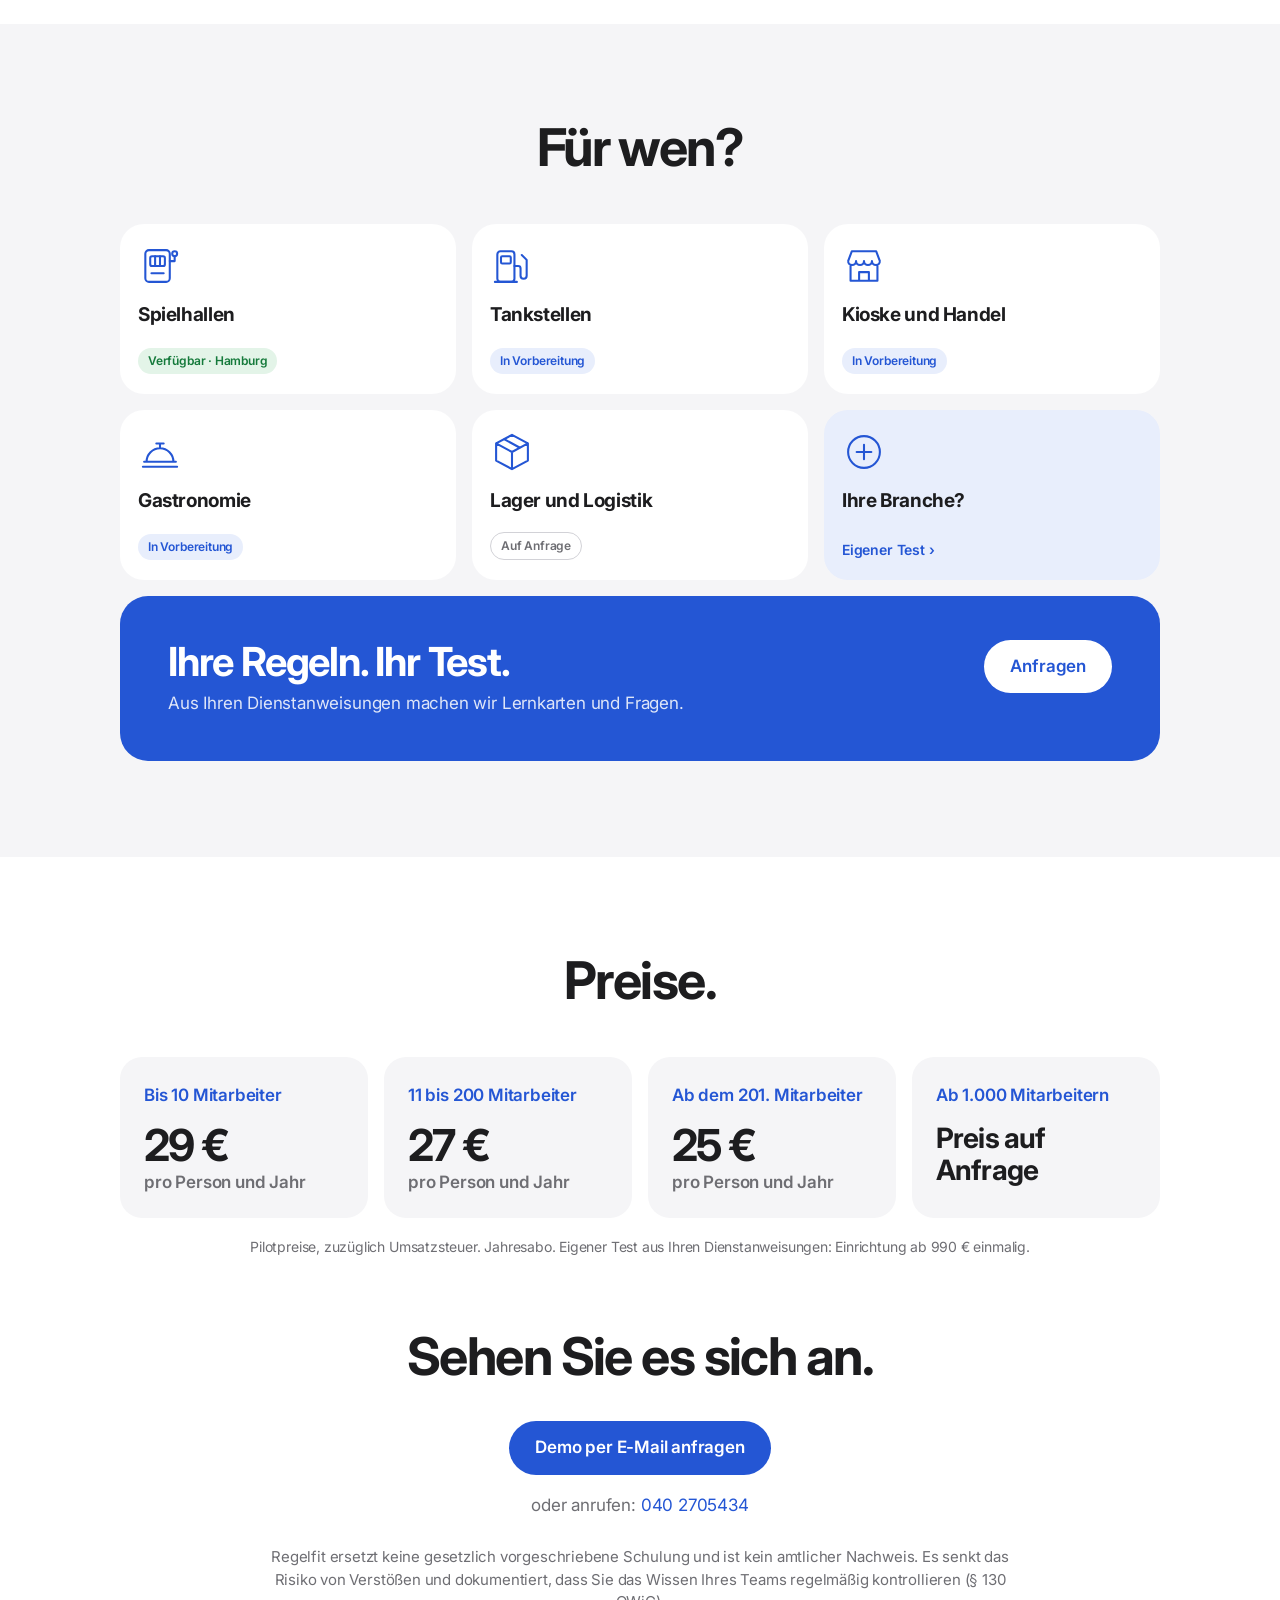
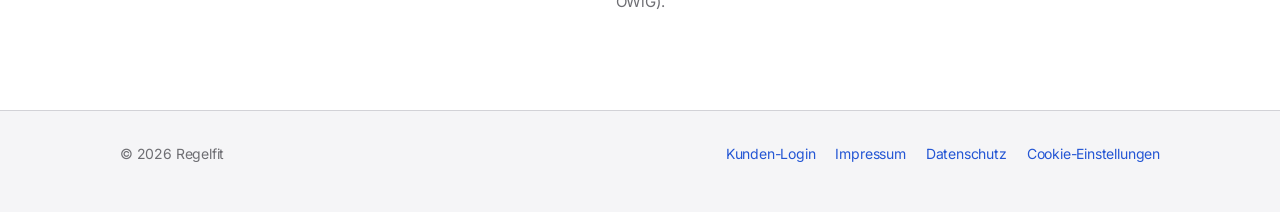
==== commit f67228d5: "Prices: remove the calculation examples Co-Authored-By: Claude Fable 5.2 <noreply@anthropic.com> Cla" ====
--- a/index.html
+++ b/index.html
@@ -185,10 +185,7 @@
       <div class="card price"><p class="who">Ab dem 201. Mitarbeiter</p><p class="amount">25 € <small>pro Person und Jahr</small></p></div>
       <div class="card price"><p class="who">Ab 1.000 Mitarbeitern</p><p class="amount text">Preis auf Anfrage</p></div>
     </div>
-    <p class="example center">Beispiel: 3 Mitarbeiter = 3&nbsp;×&nbsp;29&nbsp;€ = 87&nbsp;€ pro Jahr.</p>
-    <p class="example center" style="margin-top:6px">Beispiel: 14 Mitarbeiter = 14&nbsp;×&nbsp;27&nbsp;€ = 378&nbsp;€ pro Jahr.</p>
-    <p class="example center" style="margin-top:6px">Beispiel: 250 Mitarbeiter = 200&nbsp;×&nbsp;27&nbsp;€ + 50&nbsp;×&nbsp;25&nbsp;€ = 6.650&nbsp;€ pro Jahr.</p>
-    <p class="fine center" style="margin-top:10px">Pilotpreise, zuzüglich Umsatzsteuer. Jahresabo. Eigener Test aus Ihren Dienstanweisungen: Einrichtung ab 990&nbsp;€ einmalig.</p>
+    <p class="fine center" style="margin-top:18px">Pilotpreise, zuzüglich Umsatzsteuer. Jahresabo. Eigener Test aus Ihren Dienstanweisungen: Einrichtung ab 990&nbsp;€ einmalig.</p>
     <div id="kontakt" class="contact" style="margin-top:72px">
       <h2>Sehen Sie es sich an.</h2>
       <a class="btn" href="mailto:merkurzeit@gmail.com?subject=Demo-Anfrage%20Regelfit&amp;body=Guten%20Tag%2C%0A%0Aich%20interessiere%20mich%20f%C3%BCr%20eine%20Demo%20von%20Regelfit.%0A%0AUnternehmen%3A%20%0ABranche%3A%20%0AAnzahl%20Mitarbeiter%3A%20%0ATelefon%20f%C3%BCr%20R%C3%BCckruf%3A%20%0A%0AMit%20freundlichen%20Gr%C3%BC%C3%9Fen">Demo per E-Mail anfragen</a>
